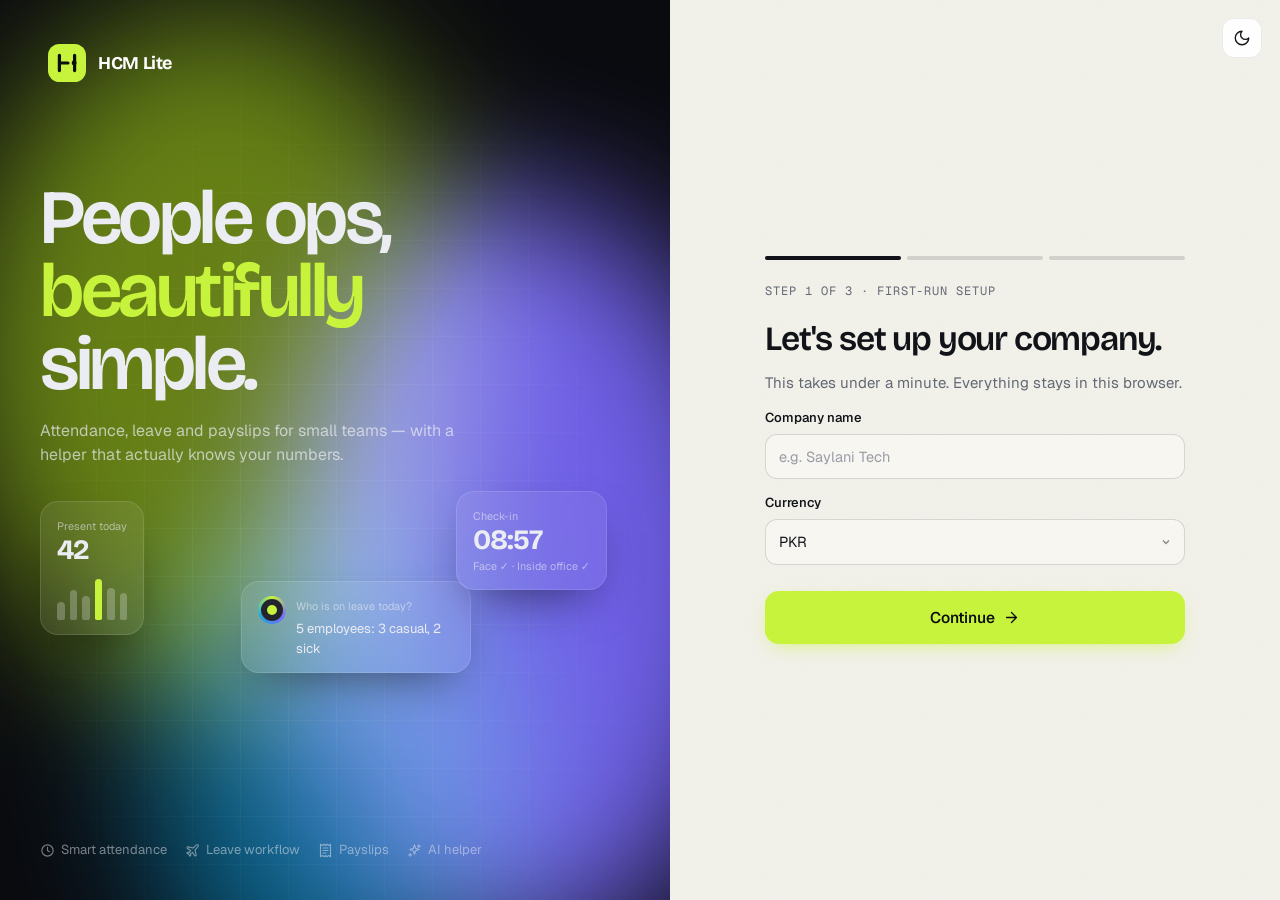
==== index.html @ 7bd3aebc "HCM Lite: HR web app with attendance, leave, payslips and smart helper Vanilla HTML/CSS/JS, localSto" ====
<!doctype html>
<html lang="en">
<head>
  <meta charset="utf-8" />
  <meta name="viewport" content="width=device-width, initial-scale=1, viewport-fit=cover" />
  <title>HCM Lite — Sign in</title>
  <meta name="description" content="HCM Lite — a small, fast HR app for attendance, leave and payslips." />
  <meta name="theme-color" content="#0a0b0f" />
  <link rel="icon" href="assets/favicon.svg" type="image/svg+xml" />
  <link rel="preconnect" href="https://fonts.googleapis.com" />
  <link rel="preconnect" href="https://fonts.gstatic.com" crossorigin />
  <link href="https://fonts.googleapis.com/css2?family=Bricolage+Grotesque:opsz,wght@12..96,400..700&family=Geist:wght@400..700&family=Geist+Mono:wght@400..600&display=swap" rel="stylesheet" />
  <script>try{document.documentElement.dataset.theme=localStorage.getItem("hcm_theme")||(matchMedia("(prefers-color-scheme: dark)").matches?"dark":"light")}catch(e){document.documentElement.dataset.theme="light"}</script>
  <link rel="stylesheet" href="css/style.css" />
</head>
<body>
  <div class="auth">
    <section class="auth-art" aria-hidden="true">
      <div class="aurora"><i></i><i></i><i></i></div>
      <a class="brand" href="index.html" id="artBrand"></a>
      <div>
        <h1 class="hero-type"><span><em>People ops,</em></span><span><em>beautifully</em></span><span><em>simple.</em></span></h1>
        <p class="hero-sub">Attendance, leave and payslips for small teams — with a helper that actually knows your numbers.</p>
        <div class="float-cards">
          <div class="fcard f1"><small>Present today</small><b>42</b><div class="fbars"><i style="height:40%"></i><i style="height:65%"></i><i style="height:52%"></i><i class="hi" style="height:90%"></i><i style="height:70%"></i><i style="height:58%"></i></div></div>
          <div class="fcard f2"><div class="fchat"><span class="helper-orb"><i></i></span><div><small>Who is on leave today?</small><div style="margin-top:4px">5 employees: 3 casual, 2 sick</div></div></div></div>
          <div class="fcard f3"><small>Check-in</small><b>08:57</b><small>Face ✓ · Inside office ✓</small></div>
        </div>
      </div>
      <div class="auth-foot" id="artFoot"></div>
    </section>

    <section class="auth-panel">
      <div class="auth-tools"><button class="icon-btn" id="themeBtn" aria-label="Toggle theme"></button></div>
      <div class="auth-box" id="authBox"></div>
    </section>
  </div>

  <script src="js/storage.js"></script>
  <script src="js/dates.js"></script>
  <script src="js/auth.js"></script>
  <script src="js/leave.js"></script>
  <script src="js/attendance.js"></script>
  <script src="js/employees.js"></script>
  <script src="js/ui.js"></script>
  <script src="js/pages/login.js"></script>
</body>
</html>
---- css/style.css ----
/* =========================================================
   HCM Lite · style.css
   Design language: "Ink & Volt" — warm paper / deep ink
   surfaces, a single electric-lime accent, Bricolage display
   type, Geist body, bento cards with cursor spotlight.
   ========================================================= */

@view-transition { navigation: auto; }

:root {
  --bg: #f2f1ea;
  --bg-2: #e9e7dd;
  --surface: #ffffff;
  --surface-2: #f8f7f2;
  --surface-3: #efeee7;
  --line: rgba(18, 20, 26, 0.08);
  --line-2: rgba(18, 20, 26, 0.14);
  --text: #111318;
  --muted: #646875;
  --faint: #9a9da7;

  --volt: #c8f43c;
  --volt-2: #b4e021;
  --volt-ink: #3b5600;
  --on-volt: #0b0d10;
  --violet: #7a6bff;
  --coral: #ff6b4a;
  --sky: #1fa8e0;
  --amber: #f2a20c;
  --mint: #19b97f;

  --ok: #12945f;
  --warn: #c27a00;
  --bad: #e0434a;

  --shadow-sm: 0 1px 2px rgba(17, 19, 24, 0.05);
  --shadow: 0 1px 2px rgba(17, 19, 24, 0.04), 0 12px 32px -16px rgba(17, 19, 24, 0.18);
  --shadow-lg: 0 30px 80px -30px rgba(17, 19, 24, 0.35);
  --r: 20px;
  --r-sm: 12px;
  --ease: cubic-bezier(0.2, 0.8, 0.2, 1);
  --spring: cubic-bezier(0.34, 1.56, 0.64, 1);

  --f-display: "Bricolage Grotesque", "Geist", system-ui, sans-serif;
  --f-body: "Geist", system-ui, -apple-system, "Segoe UI", sans-serif;
  --f-mono: "Geist Mono", ui-monospace, "SF Mono", Menlo, monospace;
  color-scheme: light;
}

:root[data-theme="dark"] {
  --bg: #08090c;
  --bg-2: #0d0f14;
  --surface: #111319;
  --surface-2: #161921;
  --surface-3: #1c2029;
  --line: rgba(255, 255, 255, 0.065);
  --line-2: rgba(255, 255, 255, 0.12);
  --text: #eceef3;
  --muted: #8b91a1;
  --faint: #5d6270;
  --volt-ink: #c8f43c;
  --ok: #3ddc97;
  --warn: #ffb829;
  --bad: #ff5c63;
  --sky: #45c3f5;
  --shadow: 0 1px 0 rgba(255, 255, 255, 0.03) inset, 0 16px 40px -20px rgba(0, 0, 0, 0.8);
  --shadow-lg: 0 40px 100px -30px rgba(0, 0, 0, 0.9);
  color-scheme: dark;
}

* { box-sizing: border-box; }
html { -webkit-text-size-adjust: 100%; }
body {
  margin: 0;
  font-family: var(--f-body);
  font-size: 15px;
  line-height: 1.5;
  color: var(--text);
  background: var(--bg);
  -webkit-font-smoothing: antialiased;
  min-height: 100vh;
  overflow-x: hidden;
}
body::before { /* film grain */
  content: ""; position: fixed; inset: 0; pointer-events: none; z-index: 100; opacity: 0.035; mix-blend-mode: multiply;
  background-image: url("data:image/svg+xml,%3Csvg xmlns='http://www.w3.org/2000/svg' width='160' height='160'%3E%3Cfilter id='n'%3E%3CfeTurbulence type='fractalNoise' baseFrequency='.9' numOctaves='3'/%3E%3C/filter%3E%3Crect width='100%25' height='100%25' filter='url(%23n)'/%3E%3C/svg%3E");
}
[data-theme="dark"] body::before { mix-blend-mode: screen; opacity: 0.04; }

h1, h2, h3, h4 { font-family: var(--f-display); letter-spacing: -0.02em; margin: 0; font-weight: 600; }
p { margin: 0; }
a { color: inherit; text-decoration: none; }
button { font: inherit; color: inherit; cursor: pointer; }
.mono { font-family: var(--f-mono); font-feature-settings: "tnum"; }
.muted { color: var(--muted); }
.ic { width: 18px; height: 18px; flex: none; }
::selection { background: var(--volt); color: var(--on-volt); }
:focus-visible { outline: 2px solid var(--violet); outline-offset: 2px; border-radius: 8px; }
[data-theme="light"] .only-dark, [data-theme="dark"] .only-light { display: none; }

/* scrollbars */
* { scrollbar-width: thin; scrollbar-color: var(--line-2) transparent; }

/* ---------------- shell ---------------- */
body.has-shell { display: grid; grid-template-columns: 264px minmax(0, 1fr); }
.sidebar {
  position: sticky; top: 0; height: 100vh; padding: 20px 14px; display: flex; flex-direction: column; gap: 18px;
  border-right: 1px solid var(--line); background: color-mix(in srgb, var(--bg) 70%, var(--surface));
  view-transition-name: sidebar;
}
.brand { display: flex; align-items: center; gap: 12px; padding: 4px 8px; }
.brand .logo { width: 38px; height: 38px; flex: none; transition: transform 0.5s var(--spring); }
.brand:hover .logo { transform: rotate(-8deg) scale(1.05); }
.brand b { display: block; font-family: var(--f-display); font-size: 18px; letter-spacing: -0.02em; }
.brand small { display: block; color: var(--muted); font-size: 12px; max-width: 160px; white-space: nowrap; overflow: hidden; text-overflow: ellipsis; }
.search-trigger {
  display: flex; align-items: center; gap: 10px; padding: 10px 12px; border-radius: 12px; border: 1px solid var(--line);
  background: var(--surface); color: var(--muted); font-size: 13.5px; transition: border-color 0.2s;
}
.search-trigger:hover { border-color: var(--line-2); }
.search-trigger span { flex: 1; text-align: left; }
kbd { font-family: var(--f-mono); font-size: 11px; padding: 2px 6px; border-radius: 6px; border: 1px solid var(--line-2); color: var(--muted); background: var(--surface-2); }
.nav { display: flex; flex-direction: column; gap: 2px; }
.nav-item {
  position: relative; display: flex; align-items: center; gap: 12px; padding: 10px 12px; border-radius: 12px; color: var(--muted);
  font-weight: 500; font-size: 14.5px; border: 0; background: none; text-align: left; width: 100%; transition: color 0.2s, background 0.2s;
}
.nav-item:hover { color: var(--text); background: var(--surface-3); }
.nav-item.active { color: var(--text); background: var(--surface); box-shadow: var(--shadow-sm), 0 0 0 1px var(--line); }
.nav-item.active::before { content: ""; position: absolute; left: -14px; top: 10px; bottom: 10px; width: 4px; border-radius: 0 4px 4px 0; background: var(--volt); }
.nav-item.active .ic { color: var(--volt-ink); }
.nav-badge { margin-left: auto; font-style: normal; font-size: 11.5px; font-weight: 600; min-width: 22px; text-align: center; padding: 1px 7px; border-radius: 99px; background: var(--coral); color: #fff; animation: pop 0.4s var(--spring); }
.side-foot { margin-top: auto; display: flex; flex-direction: column; gap: 6px; }
.user-chip { display: flex; align-items: center; gap: 10px; padding: 8px; border-radius: 14px; border: 1px solid var(--line); background: var(--surface); text-align: left; width: 100%; }
.user-chip:hover { border-color: var(--line-2); }
.uc-text { flex: 1; min-width: 0; }
.uc-text b, .uc-text small { display: block; white-space: nowrap; overflow: hidden; text-overflow: ellipsis; }
.uc-text b { font-size: 13.5px; }
.uc-text small { font-size: 12px; color: var(--muted); }

#main { min-width: 0; padding: 0 32px 48px; }
.topbar {
  position: sticky; top: 0; z-index: 20; display: flex; align-items: flex-end; justify-content: space-between; gap: 16px;
  padding: 26px 0 18px; margin-bottom: 8px;
  background: linear-gradient(var(--bg) 70%, transparent);
}
.tb-left { display: flex; align-items: center; gap: 14px; min-width: 0; }
.tb-right { display: flex; align-items: center; gap: 8px; flex-wrap: wrap; justify-content: flex-end; }
.eyebrow { font-size: 12.5px; color: var(--muted); font-weight: 500; letter-spacing: 0.01em; }
.page-title { font-size: clamp(26px, 3vw, 36px); line-height: 1.1; font-weight: 600; }
.page-title em { font-style: normal; color: var(--muted); font-weight: 400; }
.brand-mobile, .hide-desk { display: none; }
.dock { display: none; }

/* ---------------- buttons ---------------- */
.btn {
  position: relative; overflow: hidden; display: inline-flex; align-items: center; justify-content: center; gap: 8px;
  padding: 10px 16px; border-radius: 12px; border: 1px solid var(--line-2); background: var(--surface); font-weight: 550; font-size: 14px;
  white-space: nowrap; transition: transform 0.15s var(--ease), background 0.2s, border-color 0.2s, box-shadow 0.2s;
}
.btn:hover { border-color: var(--faint); }
.btn:active { transform: scale(0.97); }
.btn:disabled { opacity: 0.45; pointer-events: none; }
.btn-primary { background: var(--volt); color: var(--on-volt); border-color: transparent; box-shadow: 0 6px 20px -8px color-mix(in srgb, var(--volt) 80%, transparent); }
.btn-primary:hover { background: var(--volt-2); border-color: transparent; }
.btn-dark { background: var(--text); color: var(--bg); border-color: transparent; }
.btn-ghost { background: transparent; }
.btn-danger { background: var(--bad); color: #fff; border-color: transparent; }
.btn-sm { padding: 7px 11px; font-size: 13px; border-radius: 10px; }
.btn-lg { padding: 14px 22px; font-size: 15.5px; border-radius: 14px; }
.btn .ic { width: 17px; height: 17px; }
.ripple { position: absolute; width: 8px; height: 8px; margin: -4px; border-radius: 50%; background: currentColor; opacity: 0.25; pointer-events: none; animation: ripple 0.6s ease-out forwards; }
@keyframes ripple { to { transform: scale(40); opacity: 0; } }
.icon-btn { display: inline-grid; place-items: center; width: 40px; height: 40px; border-radius: 12px; border: 1px solid var(--line); background: var(--surface); transition: border-color 0.2s, transform 0.15s; }
.icon-btn:hover { border-color: var(--line-2); }
.icon-btn:active { transform: scale(0.94); }
.icon-btn.solid { background: var(--volt); color: var(--on-volt); border-color: transparent; }
.icon-btn.sm { width: 32px; height: 32px; border-radius: 9px; }
.icon-btn.sm .ic { width: 15px; height: 15px; }

/* ---------------- cards / bento ---------------- */
.bento { display: grid; grid-template-columns: repeat(12, minmax(0, 1fr)); gap: 16px; }
.card {
  position: relative; background: var(--surface); border: 1px solid var(--line); border-radius: var(--r); padding: 20px; box-shadow: var(--shadow); min-width: 0;
}
.spot { isolation: isolate; overflow: hidden; }
.spot::after {
  content: ""; position: absolute; inset: 0; z-index: -1; opacity: 0; transition: opacity 0.3s; pointer-events: none;
  background: radial-gradient(420px circle at var(--mx, 50%) var(--my, 50%), color-mix(in srgb, var(--volt) 14%, transparent), transparent 60%);
}
.spot:hover::after { opacity: 1; }
.card-head { display: flex; align-items: center; justify-content: space-between; gap: 12px; margin-bottom: 16px; }
.card-head h3 { font-size: 17px; }
.card-head p { font-size: 13px; color: var(--muted); }
.card-link { display: inline-flex; align-items: center; gap: 4px; font-size: 13px; color: var(--muted); font-weight: 500; }
.card-link:hover { color: var(--text); }
.card-link .ic { width: 15px; height: 15px; transition: transform 0.2s; }
.card-link:hover .ic { transform: translate(2px, -2px); }
.c-2 { grid-column: span 2; } .c-3 { grid-column: span 3; } .c-4 { grid-column: span 4; } .c-5 { grid-column: span 5; } .c-6 { grid-column: span 6; }
.c-7 { grid-column: span 7; } .c-8 { grid-column: span 8; } .c-12 { grid-column: span 12; }

/* KPI tiles */
.kpi { display: flex; flex-direction: column; gap: 6px; padding: 18px 18px 16px; }
.kpi-top { display: flex; align-items: center; justify-content: space-between; color: var(--muted); font-size: 13px; font-weight: 500; }
.kpi-ic { width: 34px; height: 34px; display: grid; place-items: center; border-radius: 10px; background: var(--surface-3); color: var(--text); }
.kpi-val { font-family: var(--f-display); font-size: 40px; font-weight: 600; line-height: 1; letter-spacing: -0.04em; margin-top: 6px; }
.kpi-sub { font-size: 12.5px; color: var(--muted); }
.kpi.accent { background: var(--volt); color: var(--on-volt); border-color: transparent; }
.kpi.accent .kpi-top, .kpi.accent .kpi-sub { color: color-mix(in srgb, var(--on-volt) 70%, transparent); }
.kpi.accent .kpi-ic { background: rgba(0, 0, 0, 0.08); color: var(--on-volt); }
.kpi.ink { background: var(--text); color: var(--bg); border-color: transparent; }
.kpi.ink .kpi-top, .kpi.ink .kpi-sub { color: color-mix(in srgb, var(--bg) 65%, transparent); }
.kpi.ink .kpi-ic { background: color-mix(in srgb, var(--bg) 12%, transparent); color: var(--bg); }
.meter { height: 6px; border-radius: 99px; background: var(--surface-3); overflow: hidden; margin-top: 8px; }
.meter > i { display: block; height: 100%; border-radius: inherit; background: currentColor; width: var(--v, 0%); transition: width 1s var(--ease); }

/* ---------------- badges, chips, avatars ---------------- */
.badge { display: inline-flex; align-items: center; gap: 6px; padding: 3px 9px 3px 8px; border-radius: 99px; font-size: 12px; font-weight: 550; white-space: nowrap; background: color-mix(in srgb, var(--c) 13%, transparent); color: var(--c); }
.badge i { width: 6px; height: 6px; border-radius: 50%; background: currentColor; }
.tone-ok { --c: var(--ok); } .tone-warn { --c: var(--warn); } .tone-bad { --c: var(--bad); }
.tone-violet { --c: var(--violet); } .tone-sky { --c: var(--sky); } .tone-muted { --c: var(--muted); }
.tone-sky i, .badge.tone-ok.live i { animation: blink 1.6s infinite; }
@keyframes blink { 50% { opacity: 0.3; } }
.chip { padding: 7px 12px; border-radius: 99px; border: 1px solid var(--line-2); background: var(--surface); font-size: 13px; color: var(--muted); transition: all 0.2s; white-space: nowrap; }
.chip:hover { color: var(--text); border-color: var(--faint); }
.chip.on { background: var(--text); color: var(--bg); border-color: transparent; }
.avatar {
  --h: 200; width: 36px; height: 36px; flex: none; border-radius: 12px; display: inline-grid; place-items: center; font-size: 13px; font-weight: 650; letter-spacing: 0.02em;
  color: hsl(var(--h) 60% 22%); background: linear-gradient(135deg, hsl(var(--h) 85% 82%), hsl(calc(var(--h) + 40) 80% 72%));
}
[data-theme="dark"] .avatar { color: hsl(var(--h) 60% 92%); background: linear-gradient(135deg, hsl(var(--h) 50% 34%), hsl(calc(var(--h) + 40) 45% 26%)); }
.avatar.sm { width: 28px; height: 28px; border-radius: 9px; font-size: 11px; }
.avatar.lg { width: 56px; height: 56px; border-radius: 18px; font-size: 19px; }
.avatar.xl { width: 72px; height: 72px; border-radius: 22px; font-size: 24px; }

/* ---------------- forms ---------------- */
.form-grid { display: grid; grid-template-columns: repeat(2, minmax(0, 1fr)); gap: 14px 16px; }
.form-grid.one { grid-template-columns: 1fr; }
.field { display: flex; flex-direction: column; gap: 6px; min-width: 0; }
.field.full { grid-column: 1 / -1; }
.label { font-size: 13px; font-weight: 550; color: var(--text); }
input, select, textarea {
  font: inherit; font-size: 14.5px; color: var(--text); width: 100%; padding: 11px 13px; border-radius: 12px; border: 1px solid var(--line-2); background: var(--surface-2);
  transition: border-color 0.2s, box-shadow 0.2s, background 0.2s; outline: none;
}
input::placeholder, textarea::placeholder { color: var(--faint); }
input:focus, select:focus, textarea:focus { border-color: var(--violet); background: var(--surface); box-shadow: 0 0 0 4px color-mix(in srgb, var(--violet) 18%, transparent); }
textarea { resize: vertical; min-height: 88px; }
select { appearance: none; background-image: url("data:image/svg+xml,%3Csvg xmlns='http://www.w3.org/2000/svg' width='12' height='12' viewBox='0 0 24 24' fill='none' stroke='%23888' stroke-width='2.5'%3E%3Cpath d='m6 9 6 6 6-6'/%3E%3C/svg%3E"); background-repeat: no-repeat; background-position: right 12px center; padding-right: 34px; }
input[type="time"], input[type="date"], input[type="month"] { font-family: var(--f-mono); font-size: 14px; }
.hint { font-size: 12px; color: var(--muted); }
.err { font-size: 12.5px; color: var(--bad); font-weight: 500; min-height: 0; display: none; }
.has-error .err { display: flex; align-items: center; gap: 6px; animation: slideIn 0.25s var(--ease); }
.has-error .err::before { content: "!"; display: inline-grid; place-items: center; width: 15px; height: 15px; border-radius: 50%; background: var(--bad); color: #fff; font-size: 10px; font-weight: 800; }
.has-error input, .has-error select, .has-error textarea { border-color: var(--bad); box-shadow: 0 0 0 4px color-mix(in srgb, var(--bad) 14%, transparent); }
.has-error .hint { display: none; }
.input-icon { position: relative; }
.input-icon .ic { position: absolute; left: 12px; top: 50%; transform: translateY(-50%); color: var(--faint); pointer-events: none; }
.input-icon input { padding-left: 38px; }
.pw-toggle { position: absolute; right: 8px; top: 50%; transform: translateY(-50%); border: 0; background: none; color: var(--muted); font-size: 12px; font-weight: 600; padding: 6px; }
.days-toggle { display: flex; flex-wrap: wrap; gap: 6px; }
.days-toggle label { position: relative; }
.days-toggle input { position: absolute; opacity: 0; pointer-events: none; }
.days-toggle span { display: grid; place-items: center; width: 46px; height: 40px; border-radius: 11px; border: 1px solid var(--line-2); font-size: 13px; font-weight: 600; color: var(--muted); cursor: pointer; transition: all 0.2s; user-select: none; }
.days-toggle input:checked + span { background: var(--text); color: var(--bg); border-color: transparent; }
.days-toggle input:focus-visible + span { outline: 2px solid var(--violet); outline-offset: 2px; }
.seg { display: inline-flex; padding: 4px; border-radius: 12px; background: var(--surface-3); gap: 2px; }
.seg button { border: 0; background: none; padding: 7px 13px; border-radius: 9px; font-size: 13px; font-weight: 550; color: var(--muted); display: inline-flex; align-items: center; gap: 6px; }
.seg button.on { background: var(--surface); color: var(--text); box-shadow: var(--shadow-sm); }
.seg em { font-style: normal; font-size: 11px; padding: 0 6px; border-radius: 99px; background: var(--line-2); }

/* ---------------- tables ---------------- */
.table-wrap { overflow-x: auto; margin: 0 -20px -20px; border-top: 1px solid var(--line); }
table { width: 100%; border-collapse: collapse; font-size: 14px; }
th { text-align: left; font-size: 12px; font-weight: 550; text-transform: uppercase; letter-spacing: 0.06em; color: var(--muted); padding: 12px 20px; background: var(--surface-2); white-space: nowrap; }
td { padding: 12px 20px; border-top: 1px solid var(--line); white-space: nowrap; }
tbody tr { transition: background 0.15s; }
tbody tr:hover { background: var(--surface-2); }
.person { display: flex; align-items: center; gap: 10px; min-width: 0; }
.person b { display: block; font-weight: 600; font-size: 14px; }
.person small { display: block; color: var(--muted); font-size: 12.5px; }

/* ---------------- toolbar ---------------- */
.toolbar { display: flex; align-items: center; gap: 10px; flex-wrap: wrap; margin-bottom: 16px; }
.toolbar .grow { flex: 1; min-width: 200px; }
.chips-row { display: flex; gap: 6px; overflow-x: auto; padding-bottom: 2px; scrollbar-width: none; }

/* ---------------- overlays ---------------- */
.overlay { position: fixed; inset: 0; z-index: 60; display: grid; place-items: center; padding: 16px; background: rgba(8, 9, 12, 0); backdrop-filter: blur(0); transition: background 0.25s, backdrop-filter 0.25s; }
.overlay.open { background: rgba(8, 9, 12, 0.42); backdrop-filter: blur(6px); }
.overlay.closing { background: rgba(8, 9, 12, 0); backdrop-filter: blur(0); }
.modal { width: min(480px, 100%); max-height: calc(100vh - 32px); display: flex; flex-direction: column; background: var(--surface); border: 1px solid var(--line); border-radius: 24px; box-shadow: var(--shadow-lg); transform: translateY(16px) scale(0.97); opacity: 0; transition: transform 0.35s var(--spring), opacity 0.25s; }
.modal.wide { width: min(760px, 100%); }
.open .modal { transform: none; opacity: 1; }
.closing .modal { transform: translateY(10px) scale(0.98); opacity: 0; transition-duration: 0.2s; }
.modal-head, .drawer-head { display: flex; align-items: center; justify-content: space-between; padding: 18px 20px 6px; }
.modal-head h3, .drawer-head h3 { font-size: 19px; }
.modal-body, .drawer-body { padding: 12px 20px 20px; overflow-y: auto; }
.modal-foot, .drawer-foot { display: flex; justify-content: flex-end; gap: 8px; padding: 14px 20px; border-top: 1px solid var(--line); }
.overlay-drawer { place-items: stretch end; padding: 10px; }
.drawer { width: min(560px, 100%); display: flex; flex-direction: column; background: var(--surface); border: 1px solid var(--line); border-radius: 24px; box-shadow: var(--shadow-lg); transform: translateX(105%); transition: transform 0.45s var(--ease); }
.open .drawer { transform: none; }
.closing .drawer { transform: translateX(105%); transition-duration: 0.25s; }
.drawer-body { flex: 1; }
.menu-profile { display: flex; align-items: center; gap: 14px; padding: 6px 0 16px; border-bottom: 1px solid var(--line); margin-bottom: 8px; }
.menu-profile small { display: block; text-transform: capitalize; }
.menu-list { display: flex; flex-direction: column; }
.menu-item { display: flex; align-items: center; gap: 12px; padding: 12px 10px; border-radius: 12px; border: 0; background: none; text-align: left; font-weight: 500; }
.menu-item:hover { background: var(--surface-3); }
.menu-item.danger { color: var(--bad); }

/* command palette */
.overlay-palette { place-items: start center; padding-top: 12vh; }
.palette { width: min(600px, 100%); background: var(--surface); border: 1px solid var(--line); border-radius: 20px; box-shadow: var(--shadow-lg); overflow: hidden; transform: scale(0.96); opacity: 0; transition: transform 0.25s var(--spring), opacity 0.2s; }
.open .palette { transform: none; opacity: 1; }
.pal-input { display: flex; align-items: center; gap: 10px; padding: 6px 16px; border-bottom: 1px solid var(--line); }
.pal-input input { border: 0; background: none; box-shadow: none; padding: 14px 0; font-size: 16px; }
.pal-list { padding: 8px; max-height: 50vh; overflow-y: auto; }
.pal-item { display: flex; align-items: center; gap: 12px; width: 100%; padding: 10px 12px; border-radius: 12px; border: 0; background: none; text-align: left; }
.pal-item span { flex: 1; font-weight: 500; }
.pal-item small { color: var(--muted); font-size: 12px; }
.pal-item.sel { background: var(--surface-3); }
.pal-item.sel .ic { color: var(--volt-ink); }
.pal-empty { padding: 24px; text-align: center; color: var(--muted); }

/* toasts */
#toasts { position: fixed; z-index: 90; right: 20px; bottom: 20px; display: flex; flex-direction: column; gap: 8px; align-items: flex-end; }
.toast { display: flex; align-items: center; gap: 10px; padding: 12px 16px 12px 12px; border-radius: 14px; background: var(--text); color: var(--bg); box-shadow: var(--shadow-lg); font-size: 14px; font-weight: 500; max-width: 380px; animation: toastIn 0.45s var(--spring); }
.toast .ic { width: 22px; height: 22px; padding: 4px; border-radius: 8px; background: var(--volt); color: var(--on-volt); }
.toast-bad .ic { background: var(--bad); color: #fff; }
.toast-info .ic { background: var(--violet); color: #fff; }
.toast.out { animation: toastOut 0.35s var(--ease) forwards; }
@keyframes toastIn { from { transform: translateY(20px) scale(0.9); opacity: 0; } }
@keyframes toastOut { to { transform: translateX(30px); opacity: 0; } }
.confetti { position: fixed; z-index: 95; width: 8px; height: 12px; border-radius: 2px; pointer-events: none; }

/* empty state */
.empty { text-align: center; padding: 28px 16px; display: flex; flex-direction: column; align-items: center; gap: 6px; }
.empty-art svg { width: 120px; height: 90px; }
.empty-art .e1 { fill: var(--surface-3); stroke: var(--line-2); stroke-width: 1.5; }
.empty-art .e2 { fill: none; stroke: var(--faint); stroke-width: 2; stroke-linecap: round; }
.empty-art .e2b { fill: var(--violet); }
.empty-art .e3 { fill: var(--volt); animation: floaty 3s ease-in-out infinite; }
.empty h4 { font-size: 16px; margin-top: 4px; }
.empty p { font-size: 13.5px; color: var(--muted); max-width: 300px; }

/* ---------------- charts ---------------- */
.sbars { display: flex; flex-direction: column; gap: 12px; }
.sbar-row { display: grid; grid-template-columns: 110px 1fr 32px; align-items: center; gap: 12px; font-size: 13.5px; }
.sbar-label { white-space: nowrap; overflow: hidden; text-overflow: ellipsis; color: var(--muted); font-weight: 500; }
.sbar-track { display: flex; height: 26px; border-radius: 8px; background: var(--surface-3); overflow: hidden; gap: 2px; }
.sbar-seg { width: 0; transition: width 0.9s var(--ease); }
.sbar-seg.grow { width: var(--w); }
.sbar-seg:first-child { border-radius: 8px 0 0 8px; }
.sbar-val { text-align: right; font-weight: 600; }
.legend { display: flex; flex-wrap: wrap; gap: 14px; margin-top: 16px; font-size: 12.5px; color: var(--muted); }
.legend span { display: inline-flex; align-items: center; gap: 6px; }
.legend i { width: 10px; height: 10px; border-radius: 3px; }
.area-wrap { position: relative; padding-bottom: 22px; }
.area { width: 100%; height: 180px; display: block; overflow: visible; }
.gridline { stroke: var(--line); stroke-dasharray: 3 5; }
.area-fill { opacity: 0; animation: fadeIn 0.8s 0.5s forwards; }
.area-dots { position: absolute; inset: 0 0 22px; pointer-events: none; }
.adot { position: absolute; width: 10px; height: 10px; margin: -5px; border-radius: 50%; background: var(--surface); border: 2px solid var(--text); opacity: 0; pointer-events: auto; transition: opacity 0.2s, transform 0.2s; }
.area-wrap:hover .adot { opacity: 1; }
.adot:hover { transform: scale(1.4); }
.adot:hover::after { content: attr(data-tip); position: absolute; bottom: 16px; left: 50%; transform: translateX(-50%); white-space: nowrap; padding: 5px 9px; border-radius: 8px; background: var(--text); color: var(--bg); font-size: 12px; font-weight: 500; }
.area-x { position: absolute; left: 0; right: 0; bottom: 0; height: 18px; font-size: 11.5px; color: var(--faint); }
.area-x span { position: absolute; transform: translateX(-50%); white-space: nowrap; }
.area-x span:first-child { transform: none; }
.area-x span:last-child { transform: translateX(-100%); }
.donut-row { display: flex; align-items: center; gap: 20px; }
.donut { position: relative; width: 150px; flex: none; }
.donut svg { width: 100%; display: block; transform: rotate(-90deg); }
.dtrack { stroke: var(--surface-3); }
.donut-c { position: absolute; inset: 0; display: grid; place-content: center; text-align: center; }
.donut-c b { font-family: var(--f-display); font-size: 30px; line-height: 1; letter-spacing: -0.03em; }
.donut-c small { color: var(--muted); font-size: 12px; }
.donut-legend { list-style: none; padding: 0; margin: 0; flex: 1; display: flex; flex-direction: column; gap: 9px; font-size: 13.5px; }
.donut-legend li { display: flex; align-items: center; gap: 8px; color: var(--muted); }
.donut-legend i { width: 9px; height: 9px; border-radius: 3px; }
.donut-legend b { margin-left: auto; color: var(--text); }
.ring-val { transition: stroke-dashoffset 1.2s var(--ease); }
.cal { display: grid; grid-template-columns: repeat(7, 1fr); gap: 6px; }
.cal-h { text-align: center; font-size: 11px; color: var(--faint); font-weight: 600; padding-bottom: 2px; }
.cal-d {
  height: 42px; display: grid; place-items: center; border-radius: 10px; font-size: 12.5px; font-weight: 550; font-family: var(--f-mono);
  background: var(--surface-3); color: var(--muted); animation: calIn 0.4s var(--ease) backwards; animation-delay: calc(var(--i) * 14ms);
}
@keyframes calIn { from { opacity: 0; transform: scale(0.6); } }
.cal-d.st-present, .cal-d.st-working { background: color-mix(in srgb, var(--ok) 22%, transparent); color: var(--ok); }
.cal-d.st-late { background: color-mix(in srgb, var(--warn) 24%, transparent); color: var(--warn); }
.cal-d.st-half { background: color-mix(in srgb, var(--violet) 22%, transparent); color: var(--violet); }
.cal-d.st-leave { background: color-mix(in srgb, var(--sky) 22%, transparent); color: var(--sky); }
.cal-d.st-absent { background: color-mix(in srgb, var(--bad) 18%, transparent); color: var(--bad); }
.cal-d.st-off { background: transparent; color: var(--faint); border: 1px dashed var(--line-2); }
.cal-d.st-future, .cal-d.st-prejoin { background: transparent; color: var(--faint); }
.cal-d.is-today { outline: 2px solid var(--text); outline-offset: 1px; }

/* ---------------- helper chat ---------------- */
.helper { display: flex; flex-direction: column; padding: 0; overflow: hidden; min-height: 460px; }
.helper-head { display: flex; align-items: center; gap: 12px; padding: 16px 18px; border-bottom: 1px solid var(--line); }
.helper-head > div { flex: 1; }
.helper-head b { display: block; font-family: var(--f-display); font-size: 16px; }
.helper-head small { color: var(--muted); font-size: 12.5px; }
.helper-orb { position: relative; width: 38px; height: 38px; border-radius: 50%; background: conic-gradient(from 0deg, var(--volt), var(--violet), var(--sky), var(--volt)); animation: spin 6s linear infinite; flex: none; }
.helper-orb i { position: absolute; inset: 3px; border-radius: 50%; background: var(--surface); }
.helper-orb::after { content: ""; position: absolute; inset: 12px; border-radius: 50%; background: var(--volt); animation: breathe 2.4s ease-in-out infinite; }
.helper-log { flex: 1; overflow-y: auto; padding: 16px 18px; display: flex; flex-direction: column; gap: 10px; max-height: 340px; min-height: 200px; }
.msg { max-width: 86%; padding: 10px 14px; border-radius: 16px; font-size: 14px; line-height: 1.5; animation: msgIn 0.35s var(--spring); }
.msg-bot { background: var(--surface-3); border-bottom-left-radius: 6px; align-self: flex-start; }
.msg-me { background: var(--text); color: var(--bg); border-bottom-right-radius: 6px; align-self: flex-end; }
.msg b { font-weight: 650; }
@keyframes msgIn { from { opacity: 0; transform: translateY(8px) scale(0.96); } }
.typing { display: inline-flex; gap: 4px; padding: 4px 0; }
.typing i { width: 7px; height: 7px; border-radius: 50%; background: var(--muted); animation: bounce 1s infinite; }
.typing i:nth-child(2) { animation-delay: 0.15s; } .typing i:nth-child(3) { animation-delay: 0.3s; }
@keyframes bounce { 0%, 60%, 100% { transform: none; opacity: 0.5; } 30% { transform: translateY(-5px); opacity: 1; } }
.helper-chips { display: flex; gap: 6px; overflow-x: auto; padding: 4px 18px 10px; scrollbar-width: none; }
.helper-chips .chip { font-size: 12.5px; padding: 6px 11px; }
.helper-form { display: flex; gap: 8px; padding: 12px 14px; border-top: 1px solid var(--line); background: var(--surface-2); }
.helper-form input { background: var(--surface); }

/* ---------------- lists ---------------- */
.feed { display: flex; flex-direction: column; }
.feed-item { display: flex; align-items: center; gap: 12px; padding: 11px 0; border-top: 1px solid var(--line); }
.feed-item:first-child { border-top: 0; padding-top: 0; }
.feed-item .grow { flex: 1; min-width: 0; }
.feed-item b { font-size: 14px; font-weight: 600; display: block; white-space: nowrap; overflow: hidden; text-overflow: ellipsis; }
.feed-item small { color: var(--muted); font-size: 12.5px; display: block; }
.feed-time { font-family: var(--f-mono); font-size: 12.5px; color: var(--muted); text-align: right; }
.ann { padding: 14px; border-radius: 14px; background: var(--surface-2); border: 1px solid var(--line); position: relative; }
.ann + .ann { margin-top: 10px; }
.ann h4 { font-size: 15px; margin-bottom: 4px; padding-right: 30px; }
.ann p { font-size: 13.5px; color: var(--muted); white-space: pre-wrap; }
.ann small { display: block; margin-top: 8px; font-size: 12px; color: var(--faint); }
.ann .icon-btn { position: absolute; top: 10px; right: 10px; }
.ann.new { border-color: color-mix(in srgb, var(--volt) 60%, transparent); }
.ann.new::before { content: "NEW"; position: absolute; top: 14px; right: 14px; font-size: 10px; font-weight: 700; letter-spacing: 0.08em; padding: 2px 6px; border-radius: 6px; background: var(--volt); color: var(--on-volt); }

/* ---------------- motion utils ---------------- */
.reveal { opacity: 0; transform: translateY(14px); transition: opacity 0.6s var(--ease), transform 0.6s var(--ease); transition-delay: var(--d, 0ms); }
.reveal.in { opacity: 1; transform: none; }
@keyframes spin { to { transform: rotate(360deg); } }
@keyframes breathe { 50% { transform: scale(0.6); opacity: 0.6; } }
@keyframes floaty { 50% { transform: translateY(-6px); } }
@keyframes fadeIn { to { opacity: 1; } }
@keyframes pop { from { transform: scale(0); } }
@keyframes slideIn { from { opacity: 0; transform: translateY(-4px); } }
@media (prefers-reduced-motion: reduce) {
  *, *::before, *::after { animation-duration: 0.01ms !important; animation-iteration-count: 1 !important; transition-duration: 0.01ms !important; }
  .reveal { opacity: 1; transform: none; }
}

/* =========================================================
   AUTH (index.html)
   ========================================================= */
.auth { display: grid; grid-template-columns: 1.1fr 1fr; min-height: 100vh; }
.auth-art { position: relative; overflow: hidden; background: #0a0b0f; color: #eceef3; padding: 40px; display: flex; flex-direction: column; justify-content: space-between; isolation: isolate; }
.aurora { position: absolute; inset: -20%; z-index: -1; filter: blur(70px) saturate(1.2); opacity: 0.9; }
.aurora i { position: absolute; border-radius: 50%; mix-blend-mode: screen; animation: drift 18s ease-in-out infinite alternate; }
.aurora i:nth-child(1) { width: 55%; height: 55%; left: 10%; top: 15%; background: #c8f43c; opacity: 0.55; }
.aurora i:nth-child(2) { width: 50%; height: 60%; right: 5%; top: 30%; background: #7a6bff; animation-duration: 22s; animation-delay: -6s; }
.aurora i:nth-child(3) { width: 40%; height: 40%; left: 30%; bottom: 5%; background: #1fa8e0; opacity: 0.6; animation-duration: 26s; animation-delay: -12s; }
@keyframes drift { 0% { transform: translate(0, 0) scale(1); } 50% { transform: translate(8%, -6%) scale(1.15); } 100% { transform: translate(-6%, 8%) scale(0.95); } }
.auth-art::after { content: ""; position: absolute; inset: 0; z-index: -1; background-image: linear-gradient(rgba(255,255,255,.05) 1px, transparent 1px), linear-gradient(90deg, rgba(255,255,255,.05) 1px, transparent 1px); background-size: 48px 48px; mask-image: radial-gradient(ellipse at 50% 60%, #000 20%, transparent 75%); }
.auth-art .brand b { color: #fff; }
.hero-type { font-family: var(--f-display); font-size: clamp(44px, 6vw, 88px); line-height: 0.95; letter-spacing: -0.045em; font-weight: 600; }
.hero-type span { display: block; overflow: hidden; }
.hero-type span > em { display: inline-block; font-style: normal; animation: rise 0.9s var(--ease) backwards; }
.hero-type span:nth-child(2) > em { animation-delay: 0.1s; color: #c8f43c; }
.hero-type span:nth-child(3) > em { animation-delay: 0.2s; }
@keyframes rise { from { transform: translateY(105%); } }
.hero-sub { margin-top: 18px; max-width: 440px; color: rgba(236, 238, 243, 0.7); font-size: 16px; animation: fadeUp 0.8s 0.35s var(--ease) backwards; }
@keyframes fadeUp { from { opacity: 0; transform: translateY(12px); } }
.float-cards { position: relative; height: 230px; margin: 24px 0; }
.fcard { position: absolute; padding: 14px 16px; border-radius: 18px; background: rgba(255, 255, 255, 0.07); border: 1px solid rgba(255, 255, 255, 0.12); backdrop-filter: blur(16px); box-shadow: 0 20px 50px -20px rgba(0, 0, 0, 0.6); animation: floatCard 7s ease-in-out infinite, fadeUp 0.9s var(--ease) backwards; font-size: 13px; }
.fcard b { font-family: var(--f-display); font-size: 28px; letter-spacing: -0.03em; display: block; line-height: 1.1; }
.fcard small { color: rgba(236, 238, 243, 0.6); }
.fcard.f1 { left: 0; top: 10px; animation-delay: 0s, 0.4s; }
.fcard.f2 { left: 34%; top: 90px; animation-delay: -2.5s, 0.55s; width: 230px; }
.fcard.f3 { right: 4%; top: 0; animation-delay: -4s, 0.7s; }
@keyframes floatCard { 50% { transform: translateY(-12px) rotate(-1deg); } }
.fbars { display: flex; align-items: flex-end; gap: 5px; height: 46px; margin-top: 8px; }
.fbars i { flex: 1; border-radius: 4px 4px 2px 2px; background: rgba(255, 255, 255, 0.25); animation: barUp 1.2s var(--ease) backwards; }
.fbars i.hi { background: #c8f43c; }
@keyframes barUp { from { height: 0 !important; } }
.fchat { display: flex; gap: 10px; align-items: flex-start; }
.fchat .helper-orb { width: 28px; height: 28px; }
.fchat .helper-orb i { background: #22252e; }
.fchat .helper-orb::after { inset: 9px; }
.auth-foot { display: flex; gap: 18px; flex-wrap: wrap; color: rgba(236, 238, 243, 0.5); font-size: 13px; }
.auth-foot span { display: inline-flex; align-items: center; gap: 6px; }
.auth-foot .ic { width: 15px; height: 15px; }

.auth-panel { display: flex; align-items: center; justify-content: center; padding: 40px 24px; }
.auth-box { width: min(420px, 100%); animation: fadeUp 0.6s var(--ease) backwards; }
.auth-box h2 { font-size: 34px; letter-spacing: -0.035em; line-height: 1.1; }
.auth-box > p { color: var(--muted); margin: 8px 0 26px; }
.auth-box form { display: flex; flex-direction: column; gap: 14px; }
.auth-box .btn-lg { width: 100%; margin-top: 6px; }
.auth-tools { position: fixed; top: 18px; right: 18px; z-index: 5; }
.steps { display: flex; gap: 6px; margin-bottom: 22px; }
.steps i { height: 4px; flex: 1; border-radius: 4px; background: var(--line-2); position: relative; overflow: hidden; }
.steps i::after { content: ""; position: absolute; inset: 0; background: var(--text); transform: scaleX(0); transform-origin: left; transition: transform 0.5s var(--ease); }
.steps i.done::after { transform: scaleX(1); }
.step-label { font-family: var(--f-mono); font-size: 12px; color: var(--muted); margin-bottom: 6px; text-transform: uppercase; letter-spacing: 0.08em; }
.step { display: none; flex-direction: column; gap: 14px; }
.step.on { display: flex; animation: stepIn 0.45s var(--ease); }
@keyframes stepIn { from { opacity: 0; transform: translateX(20px); } }
.step-actions { display: flex; gap: 8px; margin-top: 6px; }
.step-actions .btn { flex: 1; }
.note { display: flex; gap: 10px; padding: 12px 14px; border-radius: 14px; background: var(--surface-3); font-size: 13px; color: var(--muted); }
.note .ic { color: var(--violet); margin-top: 1px; }

/* =========================================================
   EMPLOYEE · MY DAY
   ========================================================= */
.day-hero { display: grid; grid-template-columns: auto 1fr; gap: 28px; align-items: center; padding: 26px; overflow: hidden; }
.day-hero::before { content: ""; position: absolute; width: 380px; height: 380px; right: -120px; top: -180px; border-radius: 50%; background: radial-gradient(circle, color-mix(in srgb, var(--volt) 30%, transparent), transparent 65%); pointer-events: none; }
.clock-ring { position: relative; width: 210px; height: 210px; }
.clock-ring .ring { width: 100%; height: 100%; }
.clock-c { position: absolute; inset: 0; display: grid; place-content: center; text-align: center; }
.clock-c .t { font-family: var(--f-display); font-size: 46px; font-weight: 600; letter-spacing: -0.04em; line-height: 1; font-variant-numeric: tabular-nums; }
.clock-c .t small { font-size: 18px; color: var(--muted); margin-left: 3px; letter-spacing: 0; }
.clock-c .s { font-size: 12.5px; color: var(--muted); margin-top: 6px; }
.ticks { position: absolute; inset: 0; }
.ticks i { position: absolute; left: 50%; top: 2px; width: 2px; height: 7px; margin-left: -1px; border-radius: 2px; background: var(--line-2); transform-origin: 50% 103px; }
.day-info h2 { font-size: clamp(24px, 3vw, 34px); letter-spacing: -0.03em; line-height: 1.1; }
.day-info > p { color: var(--muted); margin-top: 6px; }
.day-meta { display: flex; flex-wrap: wrap; gap: 10px 28px; margin: 18px 0 20px; }
.day-meta div small { display: block; font-size: 12px; color: var(--muted); }
.day-meta div b { font-family: var(--f-mono); font-size: 18px; font-weight: 600; }
.day-actions { display: flex; flex-wrap: wrap; gap: 10px; }
.punch { position: relative; }
.punch.pulse::before { content: ""; position: absolute; inset: -4px; border-radius: 18px; border: 2px solid var(--volt); animation: pulseRing 2s infinite; pointer-events: none; }
@keyframes pulseRing { 0% { opacity: 0.9; transform: scale(1); } 100% { opacity: 0; transform: scale(1.12); } }
.done-stamp { display: inline-flex; align-items: center; gap: 8px; padding: 12px 16px; border-radius: 14px; background: color-mix(in srgb, var(--ok) 14%, transparent); color: var(--ok); font-weight: 600; }

.bal { display: flex; align-items: center; gap: 18px; }
.bal-ring { position: relative; width: 116px; flex: none; }
.bal-ring .ring { width: 100%; height: auto; }
.bal-ring div { position: absolute; inset: 0; display: grid; place-content: center; text-align: center; }
.bal-ring b { font-family: var(--f-display); font-size: 32px; line-height: 1; letter-spacing: -0.03em; }
.bal-ring small { font-size: 11.5px; color: var(--muted); }
.bal-list { flex: 1; display: flex; flex-direction: column; gap: 8px; font-size: 13.5px; }
.bal-list div { display: flex; justify-content: space-between; color: var(--muted); }
.bal-list b { color: var(--text); font-family: var(--f-mono); }

.mini-stats { display: grid; grid-template-columns: repeat(4, 1fr); gap: 10px; }
.mini { padding: 12px; border-radius: 14px; background: var(--surface-2); border: 1px solid var(--line); }
.mini small { display: flex; align-items: center; gap: 6px; font-size: 12px; color: var(--muted); }
.mini small i { width: 7px; height: 7px; border-radius: 50%; background: var(--c); }
.mini b { font-family: var(--f-display); font-size: 26px; letter-spacing: -0.03em; }
.leave-item { display: grid; grid-template-columns: auto 1fr auto; gap: 12px; align-items: center; padding: 12px 0; border-top: 1px solid var(--line); }
.leave-item:first-child { border-top: 0; }
.ltype { width: 40px; height: 40px; border-radius: 12px; display: grid; place-items: center; background: color-mix(in srgb, var(--c) 16%, transparent); color: var(--c); font-weight: 700; font-size: 13px; }
.leave-item b { display: block; font-size: 14px; }
.leave-item small { display: block; color: var(--muted); font-size: 12.5px; }
.leave-item .cmt { margin-top: 4px; font-size: 12.5px; padding: 6px 10px; border-radius: 10px; background: var(--surface-3); color: var(--text); display: inline-block; }
.days-pill { display: inline-flex; align-items: center; gap: 6px; padding: 6px 12px; border-radius: 99px; background: var(--surface-3); font-size: 13px; font-weight: 600; }
.days-pill b { font-family: var(--f-mono); }

/* =========================================================
   EMPLOYEES / LEAVES PAGES
   ========================================================= */
.emp-grid { display: grid; grid-template-columns: repeat(auto-fill, minmax(260px, 1fr)); gap: 14px; }
.emp-card { display: flex; flex-direction: column; gap: 14px; transition: transform 0.25s var(--ease), box-shadow 0.25s; }
.emp-card:hover { transform: translateY(-3px); box-shadow: var(--shadow-lg); }
.emp-top { display: flex; align-items: center; gap: 12px; }
.emp-top > div { flex: 1; min-width: 0; }
.emp-top b { display: block; font-size: 15.5px; white-space: nowrap; overflow: hidden; text-overflow: ellipsis; }
.emp-top small { color: var(--muted); font-size: 13px; }
.emp-facts { display: grid; grid-template-columns: 1fr 1fr; gap: 8px; font-size: 12.5px; }
.emp-facts div { padding: 8px 10px; border-radius: 10px; background: var(--surface-2); }
.emp-facts small { display: block; color: var(--muted); font-size: 11.5px; }
.emp-facts b { font-weight: 600; font-size: 13px; white-space: nowrap; overflow: hidden; text-overflow: ellipsis; display: block; }
.emp-actions { display: flex; gap: 6px; align-items: center; }
.emp-actions .badge { margin-right: auto; }
.cred { margin-top: 10px; padding: 14px; border-radius: 14px; border: 1px dashed var(--line-2); background: var(--surface-2); font-family: var(--f-mono); font-size: 13.5px; display: flex; flex-direction: column; gap: 6px; }
.cred div { display: flex; justify-content: space-between; gap: 10px; }
.cred span { color: var(--muted); }
.success-burst { display: grid; place-items: center; width: 64px; height: 64px; border-radius: 22px; background: var(--volt); color: var(--on-volt); margin: 4px auto 12px; animation: pop 0.5s var(--spring); }
.success-burst .ic { width: 30px; height: 30px; stroke-width: 2.4; }

.req { display: grid; grid-template-columns: auto minmax(0, 1fr) auto; gap: 16px; align-items: center; }
.req + .req { margin-top: 12px; }
.req-main { display: flex; flex-direction: column; gap: 6px; min-width: 0; }
.req-line { display: flex; align-items: center; gap: 8px; flex-wrap: wrap; }
.req-line b { font-size: 15px; }
.req-dates { display: flex; align-items: center; gap: 10px; font-family: var(--f-mono); font-size: 13px; color: var(--muted); flex-wrap: wrap; }
.req-reason { font-size: 13.5px; color: var(--muted); }
.req-acts { display: flex; gap: 8px; }
.req.leaving { animation: leave 0.4s var(--ease) forwards; }
@keyframes leave { to { opacity: 0; transform: translateX(40px); } }

/* settings */
.set-grid { display: grid; grid-template-columns: 240px minmax(0, 1fr); gap: 28px; padding: 22px 0; border-top: 1px solid var(--line); }
.set-grid:first-of-type { border-top: 0; padding-top: 0; }
.set-grid h3 { font-size: 16px; }
.set-grid p { font-size: 13px; color: var(--muted); margin-top: 4px; }
.rule-preview { display: flex; gap: 0; border-radius: 12px; overflow: hidden; margin-top: 14px; font-size: 12px; font-weight: 600; }
.rule-preview div { padding: 10px 12px; flex: 1; }
.rule-preview .on { background: color-mix(in srgb, var(--ok) 16%, transparent); color: var(--ok); }
.rule-preview .gr { background: color-mix(in srgb, var(--amber) 16%, transparent); color: var(--warn); }
.rule-preview .lt { background: color-mix(in srgb, var(--bad) 14%, transparent); color: var(--bad); }
.rule-preview small { display: block; font-family: var(--f-mono); font-weight: 500; opacity: 0.8; }
.danger-zone { border-color: color-mix(in srgb, var(--bad) 35%, transparent); }

/* attendance matrix */
.matrix { overflow-x: auto; }
.matrix table td, .matrix table th { padding: 6px 4px; border: 0; text-align: center; }
.matrix th { background: none; font-size: 10.5px; }
.matrix td:first-child, .matrix th:first-child { text-align: left; padding-left: 0; position: sticky; left: 0; background: var(--surface); z-index: 1; min-width: 150px; }
.matrix tbody tr:hover { background: none; }
.mx { display: block; width: 22px; height: 22px; border-radius: 6px; margin: auto; background: var(--surface-3); }
.mx.st-present, .mx.st-working { background: var(--ok); opacity: 0.85; }
.mx.st-late { background: var(--amber); }
.mx.st-half { background: var(--violet); }
.mx.st-leave { background: var(--sky); }
.mx.st-absent { background: var(--bad); opacity: 0.8; }
.mx.st-off { background: transparent; border: 1px dashed var(--line-2); }
.mx.st-future, .mx.st-prejoin, .mx.st-notyet { background: transparent; border: 1px solid var(--line); }

/* =========================================================
   PAYSLIP
   ========================================================= */
.slip { max-width: 820px; margin: 0 auto; padding: 0; overflow: hidden; }
.slip-head { display: flex; justify-content: space-between; gap: 20px; padding: 28px 32px; background: var(--text); color: var(--bg); position: relative; overflow: hidden; }
.slip-head::after { content: ""; position: absolute; right: -150px; bottom: -150px; width: 260px; height: 260px; border-radius: 50%; border: 40px solid var(--volt); opacity: 0.9; }
.slip-head h2 { font-size: 26px; }
.slip-head p { opacity: 0.65; font-size: 13.5px; }
.slip-head .brand { padding: 0; }
.slip-body { padding: 28px 32px; }
.slip-who { display: grid; grid-template-columns: repeat(4, 1fr); gap: 16px; padding-bottom: 22px; border-bottom: 1px dashed var(--line-2); }
.slip-who small { display: block; font-size: 11.5px; text-transform: uppercase; letter-spacing: 0.07em; color: var(--muted); }
.slip-who b { font-size: 14.5px; }
.slip-cols { display: grid; grid-template-columns: 1fr 1fr; gap: 28px; padding: 22px 0; }
.slip-cols h4 { font-size: 13px; text-transform: uppercase; letter-spacing: 0.08em; color: var(--muted); font-family: var(--f-body); margin-bottom: 10px; }
.slip-row { display: flex; justify-content: space-between; padding: 9px 0; border-bottom: 1px solid var(--line); font-size: 14px; }
.slip-row span { color: var(--muted); }
.slip-row b { font-family: var(--f-mono); font-weight: 600; }
.slip-row.neg b { color: var(--bad); }
.slip-net { display: flex; align-items: center; justify-content: space-between; gap: 16px; padding: 20px 24px; border-radius: 18px; background: var(--volt); color: var(--on-volt); }
.slip-net small { display: block; font-size: 12px; text-transform: uppercase; letter-spacing: 0.08em; opacity: 0.7; }
.slip-net b { font-family: var(--f-display); font-size: 38px; letter-spacing: -0.03em; line-height: 1; }
.slip-formula { margin-top: 18px; font-size: 12.5px; color: var(--muted); font-family: var(--f-mono); line-height: 1.8; }
.slip-foot { display: flex; justify-content: space-between; gap: 16px; padding: 18px 32px; border-top: 1px solid var(--line); font-size: 12px; color: var(--muted); }
.slip-strip { display: flex; gap: 3px; margin-top: 10px; }
.slip-strip i { flex: 1; height: 18px; border-radius: 3px; background: var(--surface-3); }
.slip-strip i.st-present, .slip-strip i.st-working { background: var(--ok); }
.slip-strip i.st-late { background: var(--amber); }
.slip-strip i.st-half { background: var(--violet); }
.slip-strip i.st-leave { background: var(--sky); }
.slip-strip i.st-absent { background: var(--bad); }
.slip-strip i.st-off { background: transparent; border: 1px dashed var(--line-2); }

/* =========================================================
   CAMERA
   ========================================================= */
.cam { display: grid; grid-template-columns: 1.4fr 1fr; gap: 18px; }
.cam-view { position: relative; aspect-ratio: 4 / 3; border-radius: 18px; overflow: hidden; background: #0a0b0f; }
.cam-view video { width: 100%; height: 100%; object-fit: cover; transform: scaleX(-1); }
.cam-frame { position: absolute; inset: 14% 22%; }
.cam-frame i { position: absolute; width: 28px; height: 28px; border: 3px solid rgba(255, 255, 255, 0.85); transition: border-color 0.3s, inset 0.3s; }
.cam-frame i:nth-child(1) { top: 0; left: 0; border-right: 0; border-bottom: 0; border-radius: 10px 0 0 0; }
.cam-frame i:nth-child(2) { top: 0; right: 0; border-left: 0; border-bottom: 0; border-radius: 0 10px 0 0; }
.cam-frame i:nth-child(3) { bottom: 0; left: 0; border-right: 0; border-top: 0; border-radius: 0 0 0 10px; }
.cam-frame i:nth-child(4) { bottom: 0; right: 0; border-left: 0; border-top: 0; border-radius: 0 0 10px 0; }
.locked .cam-frame i { border-color: var(--volt); }
.cam-scan { position: absolute; left: 22%; right: 22%; top: 14%; height: 2px; background: linear-gradient(90deg, transparent, var(--volt), transparent); box-shadow: 0 0 20px var(--volt); animation: scan 2.2s ease-in-out infinite alternate; }
.locked .cam-scan { display: none; }
@keyframes scan { to { top: 86%; } }
.cam-msg { position: absolute; left: 50%; bottom: 14px; transform: translateX(-50%); padding: 6px 12px; border-radius: 99px; background: rgba(0, 0, 0, 0.6); color: #fff; font-size: 13px; white-space: nowrap; backdrop-filter: blur(8px); }
.cam-checks { list-style: none; margin: 0; padding: 0; display: flex; flex-direction: column; gap: 10px; }
.cam-checks li { display: flex; gap: 12px; align-items: center; padding: 12px; border-radius: 14px; background: var(--surface-2); border: 1px solid var(--line); }
.cam-checks b { display: block; font-size: 14px; }
.cam-checks small { color: var(--muted); font-size: 12.5px; }
.cam-checks .dot { width: 24px; height: 24px; border-radius: 50%; border: 2px solid var(--line-2); flex: none; position: relative; }
.cam-checks li:not(.ok):not(.bad) .dot { border-top-color: var(--violet); animation: spin 0.9s linear infinite; }
.cam-checks li.ok .dot { background: var(--ok); border-color: var(--ok); }
.cam-checks li.ok .dot::after { content: ""; position: absolute; left: 7px; top: 3px; width: 6px; height: 11px; border: solid #fff; border-width: 0 2px 2px 0; transform: rotate(45deg); }
.cam-checks li.bad .dot { background: var(--bad); border-color: var(--bad); }

/* =========================================================
   RESPONSIVE
   ========================================================= */
@media (max-width: 1200px) {
  .c-3 { grid-column: span 6; } .c-4 { grid-column: span 6; } .c-5, .c-7 { grid-column: span 12; } .c-8 { grid-column: span 12; }
  .c-4.keep { grid-column: span 4; }
  .c-2 { grid-column: span 4; }
}
@media (max-width: 900px) {
  body.has-shell { display: block; }
  .sidebar { display: none; }
  #main { padding: 0 16px calc(96px + env(safe-area-inset-bottom)); }
  .topbar { padding: 16px 0 12px; align-items: center; }
  .brand-mobile, .hide-desk { display: inline-grid; }
  .brand-mobile .logo { width: 34px; height: 34px; }
  .tb-right .btn span.lbl { display: none; }
  .dock {
    display: flex; position: fixed; z-index: 40; left: 12px; right: 12px; bottom: calc(12px + env(safe-area-inset-bottom)); padding: 6px; gap: 2px;
    border-radius: 22px; background: color-mix(in srgb, var(--surface) 82%, transparent); backdrop-filter: blur(18px) saturate(1.4);
    border: 1px solid var(--line-2); box-shadow: var(--shadow-lg);
  }
  .dock a, .dock button { flex: 1; display: flex; flex-direction: column; align-items: center; gap: 2px; padding: 8px 2px; border-radius: 16px; font-size: 10.5px; font-weight: 600; color: var(--muted); border: 0; background: none; min-width: 0; }
  .dock span { white-space: nowrap; overflow: hidden; text-overflow: ellipsis; max-width: 100%; }
  .dock .active { background: var(--text); color: var(--bg); }
  .dock .ic { width: 20px; height: 20px; }
  #toasts { left: 16px; right: 16px; bottom: 100px; align-items: stretch; }
  .auth { grid-template-columns: 1fr; }
  .auth-art { min-height: 0; padding: 24px 20px 28px; }
  .float-cards { display: none; }
  .hero-type { font-size: 44px; margin-top: 26px; }
  .auth-foot { display: none; }
  .day-hero { grid-template-columns: 1fr; justify-items: center; text-align: center; padding: 22px 18px; }
  .day-meta, .day-actions { justify-content: center; }
  .set-grid { grid-template-columns: 1fr; gap: 14px; }
  .cam { grid-template-columns: 1fr; }
  .slip-who { grid-template-columns: 1fr 1fr; }
  .slip-cols { grid-template-columns: 1fr; gap: 8px; }
  .req { grid-template-columns: auto minmax(0, 1fr); }
  .req-acts { grid-column: 1 / -1; }
  .req-acts .btn { flex: 1; }
}
@media (max-width: 640px) {
  .bento { gap: 12px; }
  .c-3, .c-4, .c-4.keep, .c-6 { grid-column: span 12; }
  .c-3.half, .c-2 { grid-column: span 6; }
  .card { padding: 16px; border-radius: 18px; }
  .table-wrap { margin: 0 -16px -16px; }
  th, td { padding: 10px 14px; }
  .kpi-val { font-size: 32px; }
  .form-grid { grid-template-columns: 1fr; }
  .mini-stats { grid-template-columns: repeat(2, 1fr); }
  .donut-row { flex-direction: column; align-items: stretch; }
  .donut { margin: 0 auto; }
  .sbar-row { grid-template-columns: 80px 1fr 28px; }
  .overlay-drawer { padding: 0; place-items: end stretch; }
  .drawer { width: 100%; max-height: 92vh; border-radius: 24px 24px 0 0; transform: translateY(105%); }
  .closing .drawer { transform: translateY(105%); }
  .overlay { padding: 10px; }
  .slip-head, .slip-body, .slip-foot { padding-left: 18px; padding-right: 18px; }
  .slip-net b { font-size: 28px; }
  .clock-ring { width: 180px; height: 180px; }
  .ticks i { transform-origin: 50% 88px; }
  .page-title { font-size: 24px; }
  .eyebrow { font-size: 12px; }
  .tb-right .btn { padding: 9px 11px; }
}

/* =========================================================
   PRINT (payslip + attendance report)
   ========================================================= */
@media print {
  @page { margin: 14mm; }
  :root { --bg: #fff; --surface: #fff; --surface-2: #f6f6f6; --surface-3: #eee; --text: #111; --muted: #555; --line: #ddd; --line-2: #ccc; }
  body { background: #fff !important; display: block !important; }
  body::before, .sidebar, .dock, .topbar, .no-print, #toasts { display: none !important; }
  #main { padding: 0 !important; }
  .card { box-shadow: none !important; border-color: #ddd !important; break-inside: avoid; }
  .slip-head { background: #111 !important; color: #fff !important; -webkit-print-color-adjust: exact; print-color-adjust: exact; }
  .slip-net, .mx, .slip-strip i, .badge { -webkit-print-color-adjust: exact; print-color-adjust: exact; }
  .print-only { display: block !important; }
  .reveal { opacity: 1 !important; transform: none !important; }
}
.print-only { display: none; }
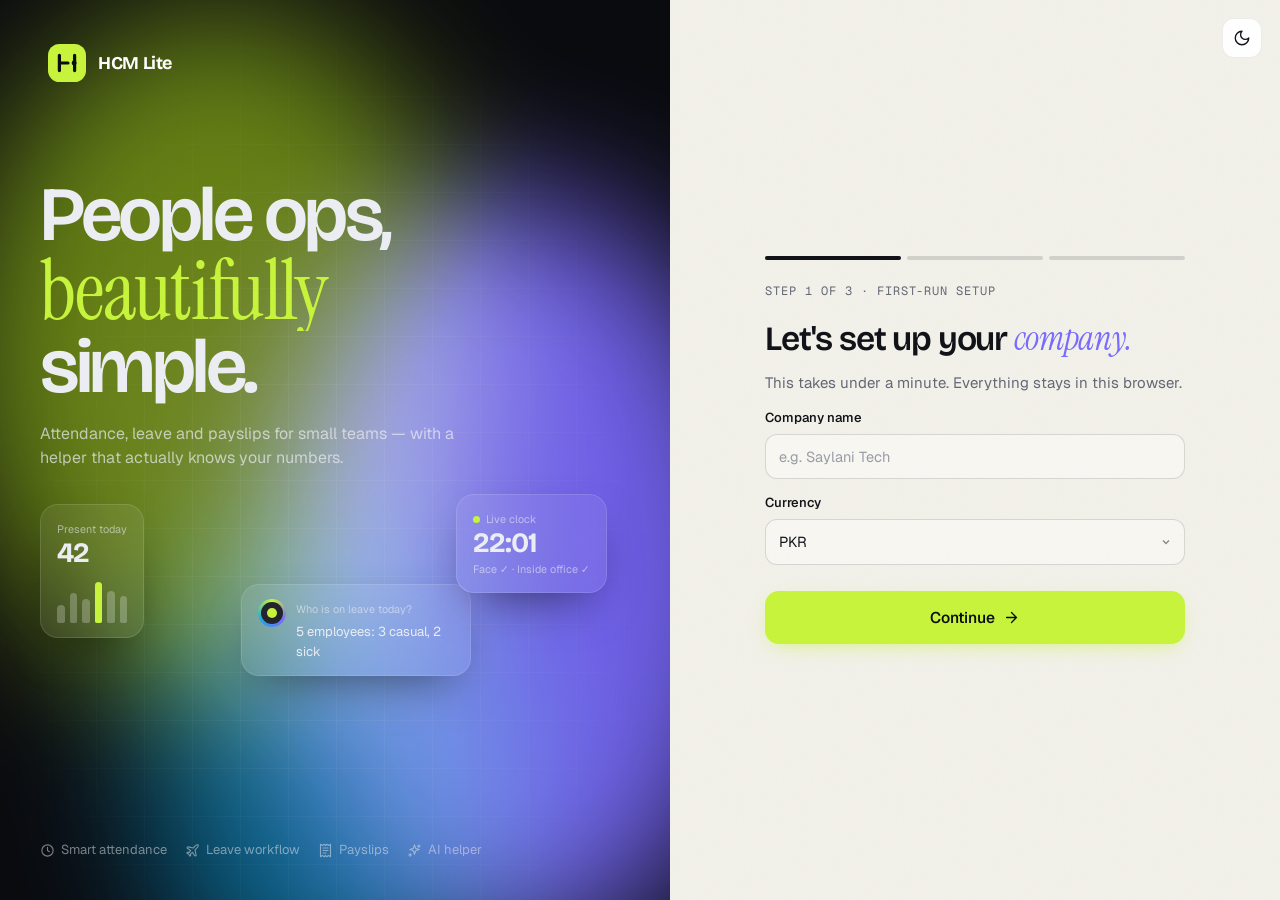
==== commit f7314089: "Fix hidden Add employee button; luxe design pass - Drawer is now capped to the viewport with a scrol" ====
--- a/index.html
+++ b/index.html
@@ -9,22 +9,22 @@
   <link rel="icon" href="assets/favicon.svg" type="image/svg+xml" />
   <link rel="preconnect" href="https://fonts.googleapis.com" />
   <link rel="preconnect" href="https://fonts.gstatic.com" crossorigin />
-  <link href="https://fonts.googleapis.com/css2?family=Bricolage+Grotesque:opsz,wght@12..96,400..700&family=Geist:wght@400..700&family=Geist+Mono:wght@400..600&display=swap" rel="stylesheet" />
+  <link href="https://fonts.googleapis.com/css2?family=Bricolage+Grotesque:opsz,wght@12..96,400..700&family=Geist:wght@400..700&family=Geist+Mono:wght@400..600&family=Instrument+Serif:ital@0;1&display=swap" rel="stylesheet" />
   <script>try{document.documentElement.dataset.theme=localStorage.getItem("hcm_theme")||(matchMedia("(prefers-color-scheme: dark)").matches?"dark":"light")}catch(e){document.documentElement.dataset.theme="light"}</script>
   <link rel="stylesheet" href="css/style.css" />
 </head>
 <body>
   <div class="auth">
     <section class="auth-art" aria-hidden="true">
-      <div class="aurora"><i></i><i></i><i></i></div>
+      <div class="aurora"><i></i><i></i><i></i></div><div class="spot-light"></div>
       <a class="brand" href="index.html" id="artBrand"></a>
       <div>
-        <h1 class="hero-type"><span><em>People ops,</em></span><span><em>beautifully</em></span><span><em>simple.</em></span></h1>
+        <h1 class="hero-type"><span><em>People ops,</em></span><span><em class="serif">beautifully</em></span><span><em>simple.</em></span></h1>
         <p class="hero-sub">Attendance, leave and payslips for small teams — with a helper that actually knows your numbers.</p>
         <div class="float-cards">
           <div class="fcard f1"><small>Present today</small><b>42</b><div class="fbars"><i style="height:40%"></i><i style="height:65%"></i><i style="height:52%"></i><i class="hi" style="height:90%"></i><i style="height:70%"></i><i style="height:58%"></i></div></div>
           <div class="fcard f2"><div class="fchat"><span class="helper-orb"><i></i></span><div><small>Who is on leave today?</small><div style="margin-top:4px">5 employees: 3 casual, 2 sick</div></div></div></div>
-          <div class="fcard f3"><small>Check-in</small><b>08:57</b><small>Face ✓ · Inside office ✓</small></div>
+          <div class="fcard f3"><small><span class="live-dot"></span>Live clock</small><b id="artClock">08:57</b><small>Face ✓ · Inside office ✓</small></div>
         </div>
       </div>
       <div class="auth-foot" id="artFoot"></div>
--- a/css/style.css
+++ b/css/style.css
@@ -106,7 +106,6 @@
 .sidebar {
   position: sticky; top: 0; height: 100vh; padding: 20px 14px; display: flex; flex-direction: column; gap: 18px;
   border-right: 1px solid var(--line); background: color-mix(in srgb, var(--bg) 70%, var(--surface));
-  view-transition-name: sidebar;
 }
 .brand { display: flex; align-items: center; gap: 12px; padding: 4px 8px; }
 .brand .logo { width: 38px; height: 38px; flex: none; transition: transform 0.5s var(--spring); }
@@ -298,10 +297,13 @@
 .modal-body, .drawer-body { padding: 12px 20px 20px; overflow-y: auto; }
 .modal-foot, .drawer-foot { display: flex; justify-content: flex-end; gap: 8px; padding: 14px 20px; border-top: 1px solid var(--line); }
 .overlay-drawer { place-items: stretch end; padding: 10px; }
-.drawer { width: min(560px, 100%); display: flex; flex-direction: column; background: var(--surface); border: 1px solid var(--line); border-radius: 24px; box-shadow: var(--shadow-lg); transform: translateX(105%); transition: transform 0.45s var(--ease); }
+.drawer { width: min(560px, 100%); height: calc(100vh - 20px); height: calc(100dvh - 20px); display: flex; flex-direction: column; background: var(--surface); border: 1px solid var(--line); border-radius: 24px; box-shadow: var(--shadow-lg); transform: translateX(105%); transition: transform 0.45s var(--ease); }
 .open .drawer { transform: none; }
 .closing .drawer { transform: translateX(105%); transition-duration: 0.25s; }
-.drawer-body { flex: 1; }
+.drawer-body { flex: 1; min-height: 0; overscroll-behavior: contain; }
+.modal-body { min-height: 0; overscroll-behavior: contain; }
+.drawer-foot { background: var(--surface); border-radius: 0 0 24px 24px; }
+@media (max-width: 640px) { .drawer-foot { border-radius: 0; padding-bottom: calc(14px + env(safe-area-inset-bottom)); } .drawer-foot .btn { flex: 1; } }
 .menu-profile { display: flex; align-items: center; gap: 14px; padding: 6px 0 16px; border-bottom: 1px solid var(--line); margin-bottom: 8px; }
 .menu-profile small { display: block; text-transform: capitalize; }
 .menu-list { display: flex; flex-direction: column; }
@@ -737,7 +739,7 @@
   .donut { margin: 0 auto; }
   .sbar-row { grid-template-columns: 80px 1fr 28px; }
   .overlay-drawer { padding: 0; place-items: end stretch; }
-  .drawer { width: 100%; max-height: 92vh; border-radius: 24px 24px 0 0; transform: translateY(105%); }
+  .drawer { width: 100%; height: auto; max-height: 92vh; max-height: 92dvh; border-radius: 24px 24px 0 0; transform: translateY(105%); }
   .closing .drawer { transform: translateY(105%); }
   .overlay { padding: 10px; }
   .slip-head, .slip-body, .slip-foot { padding-left: 18px; padding-right: 18px; }
@@ -765,3 +767,124 @@
   .reveal { opacity: 1 !important; transform: none !important; }
 }
 .print-only { display: none; }
+
+/* =========================================================
+   LUXE LAYER — serif accents, glass, glow, ambient light,
+   splash, sparklines, magnetic + tilt interactions.
+   ========================================================= */
+:root { --f-serif: "Instrument Serif", "Iowan Old Style", Georgia, serif; }
+@property --a { syntax: "<angle>"; inherits: false; initial-value: 0deg; }
+
+/* serif italic accent word in titles */
+.serif { font-family: var(--f-serif); font-style: italic; font-weight: 400; letter-spacing: -0.01em; }
+.page-title .serif { font-size: 1.12em; line-height: 0.9; background: linear-gradient(100deg, var(--text) 20%, var(--violet) 55%, var(--text) 90%); background-size: 220% 100%; -webkit-background-clip: text; background-clip: text; color: transparent; animation: sheen 6s ease-in-out infinite; padding-right: 0.06em; }
+@keyframes sheen { 0%, 100% { background-position: 100% 0; } 50% { background-position: 0 0; } }
+.hero-type .serif { font-size: 1.08em; letter-spacing: -0.02em; }
+.card-head h3 .serif, .slip-head h2 .serif { font-size: 1.15em; }
+
+/* ambient light behind the app */
+.ambient { position: fixed; inset: 0; z-index: -1; pointer-events: none; overflow: hidden; }
+.ambient i { position: absolute; border-radius: 50%; filter: blur(90px); opacity: 0.32; animation: drift 28s ease-in-out infinite alternate; }
+.ambient i:nth-child(1) { width: 520px; height: 520px; right: -140px; top: -180px; background: var(--volt); }
+.ambient i:nth-child(2) { width: 460px; height: 460px; left: 18%; bottom: -260px; background: var(--violet); opacity: 0.18; animation-duration: 34s; animation-delay: -10s; }
+.ambient i:nth-child(3) { width: 300px; height: 300px; left: -120px; top: 30%; background: var(--sky); opacity: 0.12; animation-duration: 40s; animation-delay: -20s; }
+[data-theme="dark"] .ambient i:nth-child(1) { opacity: 0.12; }
+[data-theme="dark"] .ambient i:nth-child(2) { opacity: 0.16; }
+body.has-shell { background: transparent; }
+html { background: var(--bg); }
+
+/* scroll progress */
+.progress-bar { position: fixed; top: 0; left: 0; right: 0; height: 2px; z-index: 70; transform-origin: 0 50%; transform: scaleX(0); background: linear-gradient(90deg, var(--volt), var(--violet)); pointer-events: none; }
+
+/* glass top bar once scrolled */
+.topbar { margin: 0 -32px 8px; padding-left: 32px; padding-right: 32px; transition: background 0.3s, box-shadow 0.3s, padding 0.3s; }
+.topbar.scrolled {
+  padding-top: 14px; padding-bottom: 12px;
+  background: color-mix(in srgb, var(--bg) 72%, transparent);
+  backdrop-filter: blur(18px) saturate(1.6); -webkit-backdrop-filter: blur(18px) saturate(1.6);
+  box-shadow: 0 1px 0 var(--line);
+}
+.topbar.scrolled .page-title { font-size: 24px; }
+.page-title { transition: font-size 0.3s var(--ease); }
+
+/* animated gradient border */
+.glow {
+  border: 1px solid transparent;
+  background:
+    linear-gradient(var(--surface), var(--surface)) padding-box,
+    conic-gradient(from var(--a), var(--line-2) 0deg, var(--volt) 60deg, var(--violet) 120deg, var(--line-2) 180deg, var(--line-2) 360deg) border-box;
+  animation: glowSpin 7s linear infinite;
+}
+@keyframes glowSpin { to { --a: 360deg; } }
+
+/* richer cards */
+.card { transition: transform 0.35s var(--ease), box-shadow 0.35s var(--ease), border-color 0.3s; }
+.card::before { content: ""; position: absolute; inset: 0; border-radius: inherit; pointer-events: none; background: linear-gradient(180deg, rgba(255,255,255,.6), transparent 40%); opacity: 0.35; mix-blend-mode: soft-light; }
+[data-theme="dark"] .card::before { background: linear-gradient(180deg, rgba(255,255,255,.06), transparent 35%); opacity: 1; mix-blend-mode: normal; }
+.day-hero::before { content: ""; position: absolute; width: 380px; height: 380px; right: -120px; top: -180px; bottom: auto; left: auto; border-radius: 50%; background: radial-gradient(circle, color-mix(in srgb, var(--volt) 30%, transparent), transparent 65%); opacity: 1; mix-blend-mode: normal; }
+.tilt { transform-style: preserve-3d; will-change: transform; }
+.kpi-val { text-shadow: 0 1px 0 rgba(255,255,255,.06); }
+
+/* KPI sparkline */
+.spark { width: 100%; height: 34px; margin-top: 6px; display: block; overflow: visible; }
+.spark path.l { fill: none; stroke: currentColor; stroke-width: 1.8; stroke-linecap: round; stroke-linejoin: round; stroke-dasharray: 300; stroke-dashoffset: 300; animation: draw 1.4s 0.2s var(--ease) forwards; }
+.spark path.f { fill: currentColor; opacity: 0.1; }
+.spark circle { fill: currentColor; animation: pop 0.4s 1.3s var(--spring) backwards; }
+@keyframes draw { to { stroke-dashoffset: 0; } }
+.kpi .spark { color: var(--violet); }
+.kpi.accent .spark { color: var(--on-volt); }
+.kpi.ink .spark { color: var(--volt); }
+
+/* magnetic buttons */
+.btn-primary, .icon-btn.solid { transition: transform 0.25s var(--ease), background 0.2s, box-shadow 0.3s; }
+.btn-primary:hover { box-shadow: 0 12px 30px -10px color-mix(in srgb, var(--volt) 90%, transparent), 0 0 0 4px color-mix(in srgb, var(--volt) 22%, transparent); }
+.btn-primary::after { content: ""; position: absolute; inset: 0; background: linear-gradient(110deg, transparent 30%, rgba(255,255,255,.55) 50%, transparent 70%); transform: translateX(-120%); transition: transform 0.7s var(--ease); pointer-events: none; }
+.btn-primary:hover::after { transform: translateX(120%); }
+
+/* sidebar polish */
+.sidebar { background: color-mix(in srgb, var(--bg) 55%, transparent); backdrop-filter: blur(20px); -webkit-backdrop-filter: blur(20px); }
+.nav-item .ic { transition: transform 0.3s var(--spring); }
+.nav-item:hover .ic { transform: translateX(2px) scale(1.08); }
+.nav-item.active::before { animation: navIn 0.45s var(--spring); }
+@keyframes navIn { from { transform: scaleY(0); } }
+
+/* splash after login */
+.splash { position: fixed; inset: 0; z-index: 120; display: grid; place-items: center; background: #0a0b0f; color: #eceef3; animation: splashOut 0.6s 1.25s var(--ease) forwards; }
+.splash .aurora { opacity: 0.6; }
+.splash-in { text-align: center; position: relative; }
+.splash .logo { width: 64px; height: 64px; animation: logoIn 0.8s var(--spring) both; }
+.splash h2 { font-size: clamp(30px, 5vw, 52px); margin-top: 18px; letter-spacing: -0.035em; animation: fadeUp 0.7s 0.2s var(--ease) both; }
+.splash h2 .serif { color: #c8f43c; }
+.splash p { color: rgba(236,238,243,.55); margin-top: 6px; animation: fadeUp 0.7s 0.35s var(--ease) both; }
+.splash-bar { width: 160px; height: 2px; margin: 22px auto 0; border-radius: 2px; background: rgba(255,255,255,.12); overflow: hidden; }
+.splash-bar i { display: block; height: 100%; background: #c8f43c; animation: load 1.1s 0.2s var(--ease) both; transform-origin: left; }
+@keyframes load { from { transform: scaleX(0); } }
+@keyframes logoIn { from { transform: scale(0.4) rotate(-30deg); opacity: 0; } }
+@keyframes splashOut { to { opacity: 0; visibility: hidden; transform: scale(1.04); } }
+
+/* add-employee live preview */
+.emp-preview { position: relative; overflow: hidden; display: flex; align-items: center; gap: 14px; padding: 16px; margin-bottom: 18px; border-radius: 18px; background: #0d0f14; color: #eceef3; isolation: isolate; }
+.emp-preview::after { content: ""; position: absolute; z-index: -1; width: 220px; height: 220px; right: -60px; top: -110px; border-radius: 50%; background: radial-gradient(circle, rgba(200,244,60,.45), transparent 65%); }
+.emp-preview .avatar { transition: background 0.4s; }
+.emp-preview b { display: block; font-family: var(--f-display); font-size: 18px; letter-spacing: -0.02em; min-height: 1.2em; }
+.emp-preview small { display: block; color: rgba(236,238,243,.6); font-size: 13px; min-height: 1.2em; }
+.emp-preview .pv-sal { margin-left: auto; text-align: right; }
+.emp-preview .pv-sal b { font-family: var(--f-mono); font-size: 15px; color: #c8f43c; }
+.form-section { grid-column: 1 / -1; display: flex; align-items: center; gap: 10px; margin-top: 6px; font-size: 11.5px; font-weight: 600; letter-spacing: 0.1em; text-transform: uppercase; color: var(--muted); }
+.form-section::after { content: ""; flex: 1; height: 1px; background: var(--line); }
+.form-section:first-child { margin-top: 0; }
+
+/* login polish */
+.auth-art { --mx: 50%; --my: 50%; }
+.auth-art .spot-light { position: absolute; inset: 0; z-index: -1; pointer-events: none; background: radial-gradient(500px circle at var(--mx) var(--my), rgba(255,255,255,.10), transparent 60%); }
+.auth-box h2 .serif { color: var(--violet); }
+.live-dot { display: inline-block; width: 7px; height: 7px; border-radius: 50%; background: #c8f43c; margin-right: 6px; box-shadow: 0 0 0 0 rgba(200,244,60,.6); animation: livePulse 1.8s infinite; }
+@keyframes livePulse { 70% { box-shadow: 0 0 0 8px rgba(200,244,60,0); } 100% { box-shadow: 0 0 0 0 rgba(200,244,60,0); } }
+
+@media (max-width: 900px) {
+  .topbar { margin: 0 -16px 8px; padding-left: 16px; padding-right: 16px; }
+  .topbar.scrolled .page-title { font-size: 20px; }
+  .ambient i:nth-child(1) { width: 320px; height: 320px; }
+}
+@media print { .ambient, .progress-bar, .splash { display: none !important; } .card::before { display: none; } }
+@media (prefers-reduced-motion: reduce) { .splash { display: none; } }
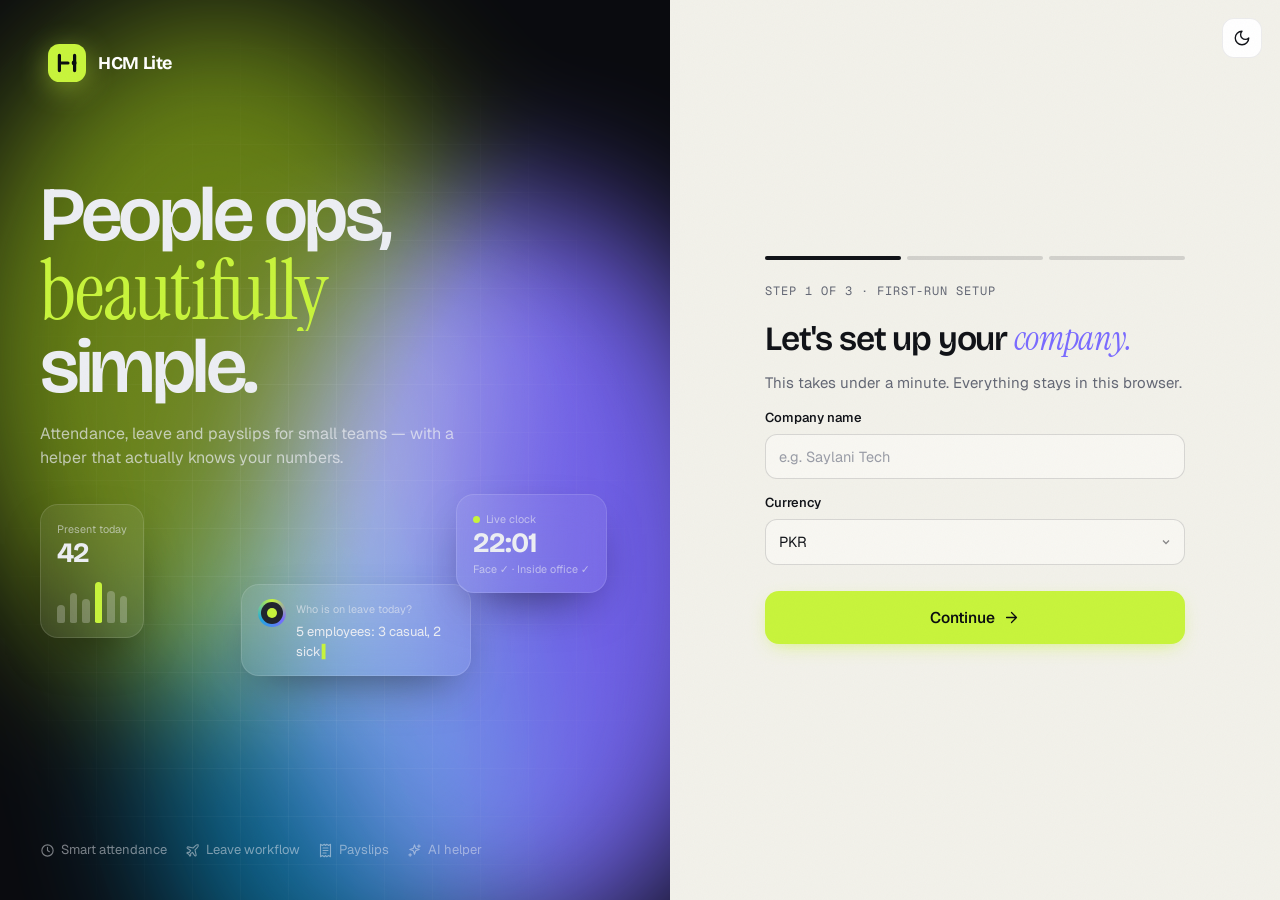
==== commit 7c591b61: "More motion polish and responsive refinements - Tablet (901-1200px): sidebar collapses to an icon ra" ====
--- a/index.html
+++ b/index.html
@@ -23,7 +23,7 @@
         <p class="hero-sub">Attendance, leave and payslips for small teams — with a helper that actually knows your numbers.</p>
         <div class="float-cards">
           <div class="fcard f1"><small>Present today</small><b>42</b><div class="fbars"><i style="height:40%"></i><i style="height:65%"></i><i style="height:52%"></i><i class="hi" style="height:90%"></i><i style="height:70%"></i><i style="height:58%"></i></div></div>
-          <div class="fcard f2"><div class="fchat"><span class="helper-orb"><i></i></span><div><small>Who is on leave today?</small><div style="margin-top:4px">5 employees: 3 casual, 2 sick</div></div></div></div>
+          <div class="fcard f2"><div class="fchat"><span class="helper-orb"><i></i></span><div><small>Who is on leave today?</small><div style="margin-top:4px" class="typed" id="typed">5 employees: 3 casual, 2 sick</div></div></div></div>
           <div class="fcard f3"><small><span class="live-dot"></span>Live clock</small><b id="artClock">08:57</b><small>Face ✓ · Inside office ✓</small></div>
         </div>
       </div>
--- a/css/style.css
+++ b/css/style.css
@@ -888,3 +888,177 @@
 }
 @media print { .ambient, .progress-bar, .splash { display: none !important; } .card::before { display: none; } }
 @media (prefers-reduced-motion: reduce) { .splash { display: none; } }
+
+/* =========================================================
+   LAYER 3 — motion polish + responsive refinements
+   ========================================================= */
+
+/* entrance: blur-in instead of a plain fade */
+.reveal { filter: blur(6px); transition: opacity 0.7s var(--ease), transform 0.7s var(--ease), filter 0.7s var(--ease); transition-delay: var(--d, 0ms); }
+.reveal.in { filter: none; }
+
+/* table rows cascade in */
+tbody tr { animation: rowIn 0.5s var(--ease) backwards; }
+tbody tr:nth-child(1) { animation-delay: 0.04s; } tbody tr:nth-child(2) { animation-delay: 0.08s; } tbody tr:nth-child(3) { animation-delay: 0.12s; }
+tbody tr:nth-child(4) { animation-delay: 0.16s; } tbody tr:nth-child(5) { animation-delay: 0.2s; } tbody tr:nth-child(n+6) { animation-delay: 0.24s; }
+@keyframes rowIn { from { opacity: 0; transform: translateY(6px); } }
+.matrix tbody tr { animation: none; }
+
+/* live clock in the top bar */
+.tb-clock { margin-left: 8px; padding: 2px 8px; border-radius: 99px; background: var(--surface); border: 1px solid var(--line); font-size: 11.5px; color: var(--text); }
+.tb-clock::before { content: ""; display: inline-block; width: 6px; height: 6px; border-radius: 50%; background: var(--ok); margin-right: 6px; vertical-align: 1px; animation: blink 2s infinite; }
+
+/* segmented control with a gliding indicator */
+.seg { position: relative; isolation: isolate; }
+.seg-ind { position: absolute; z-index: -1; top: 4px; bottom: 4px; left: 0; border-radius: 9px; background: var(--surface); box-shadow: var(--shadow-sm), 0 0 0 1px var(--line); transition: transform 0.4s var(--spring), width 0.4s var(--spring); pointer-events: none; }
+.seg.glide button.on { background: transparent; box-shadow: none; }
+
+/* chips + small controls */
+.chip { transition: all 0.25s var(--ease); }
+.chip:active, .icon-btn:active { transform: scale(0.94); }
+.chip.on { box-shadow: 0 6px 16px -8px rgba(0, 0, 0, 0.5); }
+
+/* live avatar ring (working right now) */
+.avatar.live { position: relative; }
+.avatar.live::after { content: ""; position: absolute; inset: -3px; border-radius: inherit; border: 2px solid var(--ok); animation: liveRing 2s ease-out infinite; }
+@keyframes liveRing { 0% { opacity: 0.9; transform: scale(0.95); } 100% { opacity: 0; transform: scale(1.35); } }
+
+/* chart hover */
+.sbar-seg { transition: width 0.9s var(--ease), filter 0.2s; }
+.sbar-row:hover .sbar-seg { filter: brightness(1.12) saturate(1.1); }
+.sbar-row:hover .sbar-label { color: var(--text); }
+.dseg { transition: stroke-width 0.25s var(--ease); cursor: pointer; }
+.dseg:hover { stroke-width: 14; }
+.cal-d { transition: transform 0.2s var(--spring), box-shadow 0.2s; cursor: default; }
+.cal-d:not(.st-future):not(.st-prejoin):hover { transform: translateY(-2px) scale(1.08); box-shadow: 0 8px 18px -10px rgba(0, 0, 0, 0.4); }
+.cal-d.is-today { animation: calIn 0.4s var(--ease) backwards, todayPulse 2.4s 1s ease-in-out infinite; animation-delay: calc(var(--i) * 14ms), 1s; }
+@keyframes todayPulse { 50% { box-shadow: 0 0 0 5px color-mix(in srgb, var(--text) 10%, transparent); } }
+.mx { transition: transform 0.15s var(--spring); }
+.mx:hover { transform: scale(1.3); }
+
+/* toast countdown line */
+.toast { position: relative; overflow: hidden; }
+.toast-bar { position: absolute; left: 0; right: 0; bottom: 0; height: 2px; background: var(--volt); transform-origin: left; animation: toastTime linear forwards; }
+@keyframes toastTime { from { transform: scaleX(1); } to { transform: scaleX(0); } }
+
+/* check-in burst */
+.burst { position: fixed; z-index: 96; width: 20px; height: 20px; margin: -10px; border-radius: 50%; border: 3px solid var(--volt); pointer-events: none; animation: burst 0.9s var(--ease) forwards; }
+.burst.b2 { border-color: var(--violet); animation-delay: 0.12s; opacity: 0; }
+@keyframes burst { 0% { transform: scale(0.2); opacity: 1; } 100% { transform: scale(14); opacity: 0; } }
+
+/* back-to-top */
+.to-top { position: fixed; z-index: 35; right: max(20px, env(safe-area-inset-right)); bottom: calc(24px + env(safe-area-inset-bottom)); width: 44px; height: 44px; border-radius: 14px; border: 1px solid var(--line-2); background: var(--surface); box-shadow: var(--shadow-lg); display: grid; place-items: center; opacity: 0; transform: translateY(12px) scale(0.9); pointer-events: none; transition: all 0.3s var(--spring); }
+.to-top.show { opacity: 1; transform: none; pointer-events: auto; }
+.to-top .ic { transform: rotate(-90deg); }
+
+/* section heading flourish */
+.card-head h3 { position: relative; display: inline-block; }
+.card:hover .card-head h3::after { transform: scaleX(1); }
+.card-head h3::after { content: ""; position: absolute; left: 0; right: 0; bottom: -3px; height: 2px; border-radius: 2px; background: linear-gradient(90deg, var(--volt), var(--violet)); transform: scaleX(0); transform-origin: left; transition: transform 0.45s var(--ease); }
+
+/* login extras */
+.typed::after { content: "▍"; margin-left: 1px; animation: blink 1s steps(1) infinite; color: #c8f43c; }
+.float-cards { transition: transform 0.4s var(--ease); }
+.auth-box form > *, .auth-box .step.on > * { animation: fadeUp 0.55s var(--ease) backwards; }
+.auth-box form > *:nth-child(2), .auth-box .step.on > *:nth-child(2) { animation-delay: 0.05s; }
+.auth-box form > *:nth-child(3), .auth-box .step.on > *:nth-child(3) { animation-delay: 0.1s; }
+.auth-box form > *:nth-child(4), .auth-box .step.on > *:nth-child(4) { animation-delay: 0.15s; }
+.auth-box form > *:nth-child(n+5), .auth-box .step.on > *:nth-child(n+5) { animation-delay: 0.2s; }
+.brand .logo { filter: drop-shadow(0 6px 14px color-mix(in srgb, var(--volt) 45%, transparent)); }
+
+/* ---------- tablet: icon rail sidebar (901–1200px) ---------- */
+@media (min-width: 901px) and (max-width: 1200px) {
+  body.has-shell { grid-template-columns: 84px minmax(0, 1fr); }
+  .sidebar { padding: 18px 12px; align-items: center; }
+  .brand > span, .search-trigger span, .search-trigger kbd, .nav-item > span, .uc-text, .user-chip > .ic:last-child { display: none; }
+  .brand { padding: 0; }
+  .search-trigger, .nav-item, .user-chip { width: 52px; height: 48px; justify-content: center; padding: 0; }
+  .user-chip { border: 0; background: none; }
+  .nav { align-items: center; }
+  .nav-item.active::before { left: -12px; }
+  .nav-badge { position: absolute; top: 4px; right: 2px; min-width: 18px; padding: 0 5px; font-size: 10.5px; }
+  .nav-item[data-label]:hover::after, .search-trigger[data-label]:hover::after {
+    content: attr(data-label); position: absolute; left: calc(100% + 12px); top: 50%; transform: translateY(-50%); white-space: nowrap; z-index: 50;
+    padding: 6px 10px; border-radius: 8px; background: var(--text); color: var(--bg); font-size: 12.5px; font-weight: 600; box-shadow: var(--shadow-lg); animation: tipIn 0.18s var(--ease);
+  }
+  .search-trigger { position: relative; }
+  #main { padding: 0 24px 40px; }
+  .topbar { margin: 0 -24px 8px; padding-left: 24px; padding-right: 24px; }
+}
+@keyframes tipIn { from { opacity: 0; transform: translate(-4px, -50%); } }
+
+/* ---------- grid: fill every row at tablet sizes ---------- */
+@media (max-width: 1200px) {
+  .c-3, .c-4, .c-6 { grid-column: span 6; }
+  .c-5, .c-7, .c-8 { grid-column: span 12; }
+  .t-12 { grid-column: span 12 !important; }
+  .t-6 { grid-column: span 6 !important; }
+  .t-12 .donut-row { justify-content: center; gap: 40px; }
+  .t-12 .donut-legend { flex: 0 1 280px; }
+  .t-12 .bal { justify-content: center; gap: 40px; }
+  .t-12 .bal-list { flex: 0 1 280px; }
+}
+@media (min-width: 1201px) { .c-2 { grid-column: span 2; } }
+@media (min-width: 1700px) { #main > * { max-width: 1480px; margin-left: auto; margin-right: auto; } .topbar { max-width: none; } }
+
+/* ---------- phones ---------- */
+@media (max-width: 900px) {
+  input, select, textarea { font-size: 16px; } /* stops iOS zoom-on-focus */
+  .btn, .icon-btn { min-height: 44px; }
+  .icon-btn.sm { min-height: 0; }
+  .dock a, .dock button { transition: transform 0.2s var(--spring), background 0.3s, color 0.3s; }
+  .dock a:active, .dock button:active { transform: scale(0.9); }
+  .dock .active { box-shadow: 0 8px 18px -8px rgba(0, 0, 0, 0.5); }
+  .to-top { bottom: calc(100px + env(safe-area-inset-bottom)); }
+  .tb-right { flex-wrap: nowrap; }
+}
+@media (max-width: 640px) {
+  .c-3, .c-4, .c-6, .t-6 { grid-column: span 12 !important; }
+  .kpi.c-3 { grid-column: span 6 !important; }
+  .kpi { padding: 14px; }
+  .kpi-val { font-size: 30px; }
+  .kpi-top { font-size: 12px; }
+  .kpi-ic { width: 28px; height: 28px; border-radius: 8px; }
+  .kpi-ic .ic { width: 15px; height: 15px; }
+  .kpi-sub { font-size: 11.5px; line-height: 1.35; }
+  .t-12 .donut-row { flex-direction: column; }
+  .t-12 .bal { flex-direction: row; gap: 18px; }
+  .helper-log { min-height: 140px; max-height: 300px; }
+  .helper { min-height: 0; }
+  .tb-clock { display: none; }
+  .day-meta { gap: 10px 20px; }
+  .clock-c .t { font-size: 40px; }
+
+  /* tables become stacked cards */
+  .table-wrap.stack { border-top: 0; margin: 0; overflow: visible; }
+  .table-wrap.stack table, .table-wrap.stack tbody { display: block; }
+  .table-wrap.stack thead { display: none; }
+  .table-wrap.stack tr { display: grid; grid-template-columns: 1fr 1fr; gap: 8px 14px; padding: 12px; margin-bottom: 8px; border: 1px solid var(--line); border-radius: 14px; background: var(--surface-2); }
+  .table-wrap.stack td { padding: 0; border: 0; white-space: normal; min-width: 0; }
+  .table-wrap.stack td::before { content: attr(data-label); display: block; font: 600 10.5px/1.6 var(--f-body); letter-spacing: 0.08em; text-transform: uppercase; color: var(--muted); }
+  .table-wrap.stack td:first-child { grid-column: 1 / -1; }
+  .table-wrap.stack td:first-child::before { display: none; }
+  .table-wrap.stack td:empty, .table-wrap.stack td[data-label=""]::before { display: none; }
+}
+@media (max-width: 420px) {
+  .page-title { font-size: 21px; }
+  .page-title .serif { font-size: 1.1em; }
+  .eyebrow { white-space: nowrap; overflow: hidden; text-overflow: ellipsis; max-width: 52vw; }
+  .tb-left { gap: 10px; }
+  .tb-right { gap: 6px; }
+  .tb-right .icon-btn, .tb-right .btn { width: 38px; height: 38px; min-height: 38px; padding: 0; border-radius: 11px; }
+  .tb-right .btn .lbl { display: none; }
+  .brand-mobile .logo { width: 30px; height: 30px; }
+  .dock span { font-size: 9.5px; }
+  .mini-stats { gap: 8px; }
+  .mini b { font-size: 22px; }
+  .cal { gap: 4px; }
+  .cal-d { height: 36px; font-size: 11.5px; border-radius: 8px; }
+}
+@media (max-height: 500px) and (orientation: landscape) {
+  .dock { left: 50%; right: auto; transform: translateX(-50%); width: min(520px, calc(100% - 24px)); padding: 4px; }
+  .dock a, .dock button { flex-direction: row; gap: 6px; padding: 8px 10px; }
+  #main { padding-bottom: 80px; }
+}
+@media (prefers-reduced-motion: reduce) { .reveal { filter: none; } .avatar.live::after, .burst { display: none; } }
+@media print { .to-top, .tb-clock { display: none !important; } tbody tr { animation: none; } }
